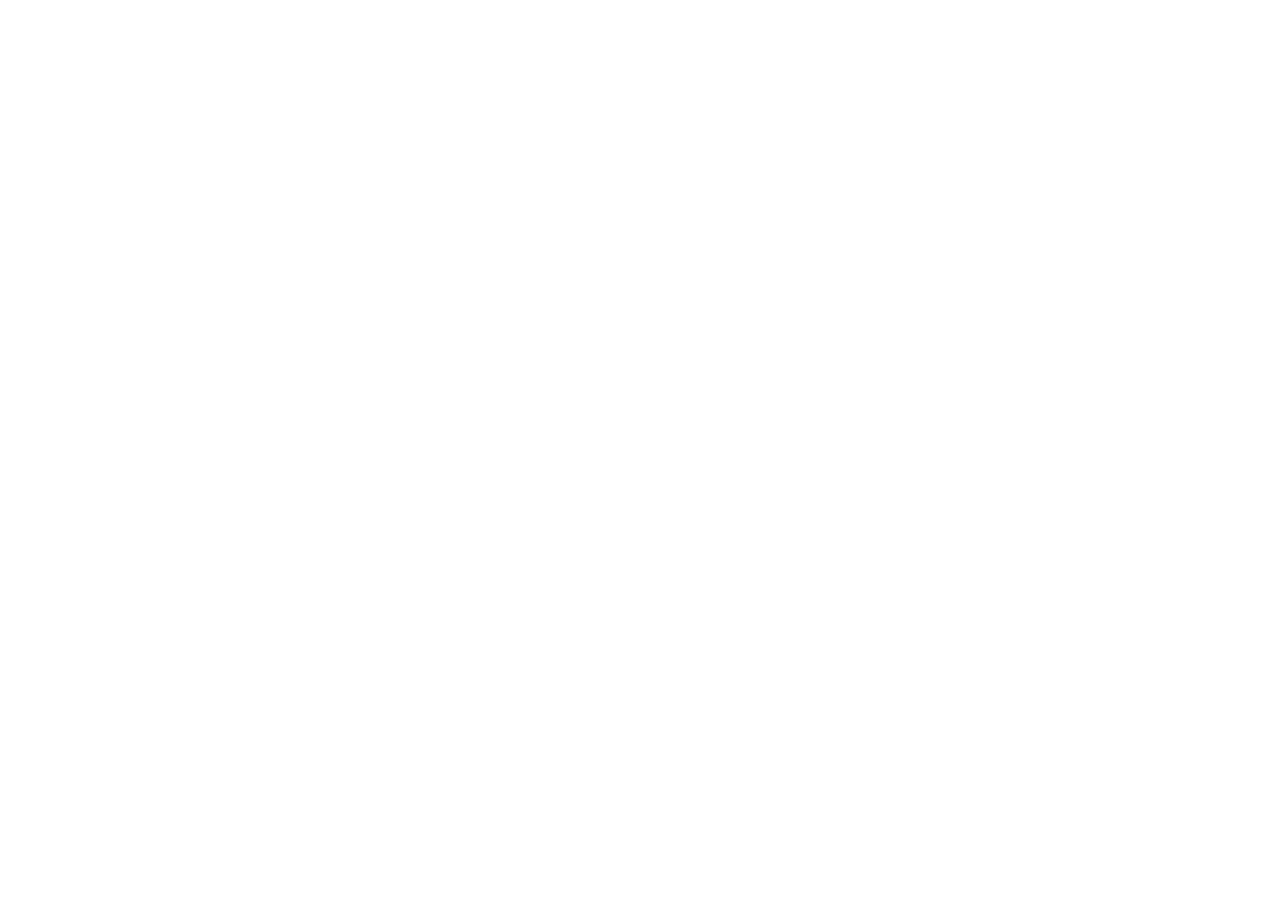
==== index.html @ e77adeff "初始化" ====
<!DOCTYPE html>
<html lang="zh-CN">
<head>
    <meta charset="UTF-8">
    <meta name="viewport" content="width=device-width, initial-scale=1.0">
    <title>Document</title>
</head>
<body>
    
</body>
</html>
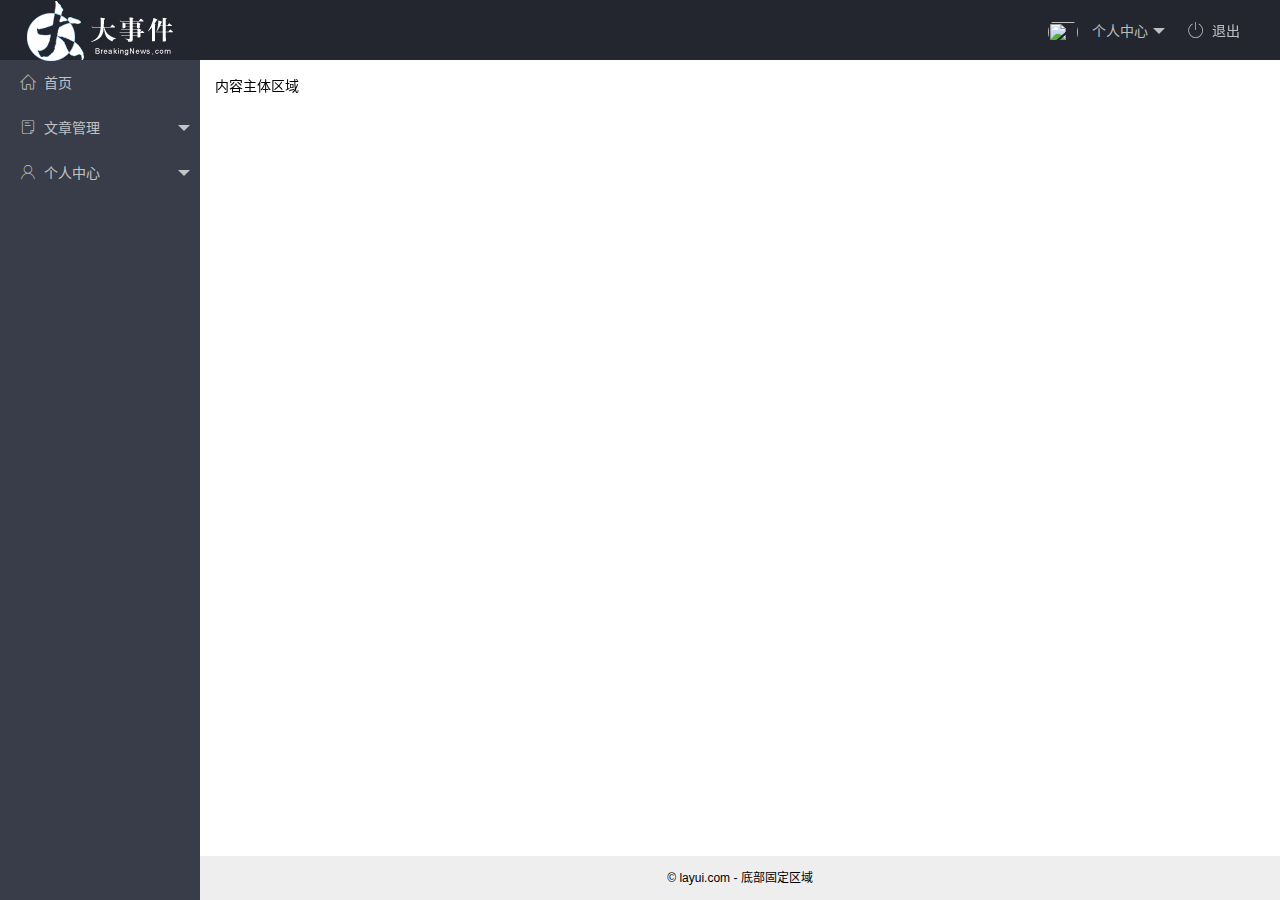
==== commit 2cc8ee77: "后台首页框架写好" ====
--- a/index.html
+++ b/index.html
@@ -3,9 +3,90 @@
 <head>
     <meta charset="UTF-8">
     <meta name="viewport" content="width=device-width, initial-scale=1.0">
-    <title>Document</title>
+    <title>大事件后台</title>
+    <link rel="stylesheet" href="./assets/lib/layui/css/layui.css">
+    <link rel="stylesheet" href="./assets/fonts/iconfont.css">
+    <link rel="stylesheet" href="./assets/css/index.css">
 </head>
 <body>
-    
+    <body class="layui-layout-body">
+        <div class="layui-layout layui-layout-admin">
+          <div class="layui-header">
+            <div class="layui-logo">
+                <img src="./assets/images/logo.png" alt="">
+            </div>
+            <!-- 头部区域（可配合layui已有的水平导航） -->
+            <ul class="layui-nav layui-layout-right">
+              <li class="layui-nav-item">
+                <a href="javascript:;">
+                  <img src="http://t.cn/RCzsdCq" class="layui-nav-img">
+                  个人中心
+                </a>
+                <dl class="layui-nav-child">
+                  <dd><a href="javascript:;">基本资料</a></dd>
+                  <dd><a href="javascript:;">更换头像</a></dd>
+                  <dd><a href="javascript:;">重置密码</a></dd>
+                </dl>
+              </li>
+              <li class="layui-nav-item"><a href="">
+                <span class="iconfont icon-tuichu"></span>退出</a>
+              </li>
+            </ul>
+          </div>
+          
+          <div class="layui-side layui-bg-black">
+            <div class="layui-side-scroll">
+              <!-- 左侧导航区域（可配合layui已有的垂直导航） -->
+              <ul class="layui-nav layui-nav-tree" lay-shrink="all">
+                <li class="layui-nav-item">
+                  <a href="/">
+                    <span class="iconfont icon-home"></span>首页
+                  </a>
+                </li>
+                <li class="layui-nav-item">
+                  <a href="javascript:;">
+                    <span class="iconfont icon-16"></span>文章管理
+                  </a>
+                  <dl class="layui-nav-child">
+                    <dd><a href="javascript:;">
+                        <i class="layui-icon layui-icon-app"></i>文章类别</a>
+                    </dd>
+                    <dd><a href="javascript:;">
+                        <i class="layui-icon layui-icon-app"></i>文章列表</a>
+                    </dd>
+                    <dd><a href="javascript:;">
+                        <i class="layui-icon layui-icon-app"></i>发布文章</a>
+                    </dd>
+                  </dl>
+                </li>
+                <li class="layui-nav-item">
+                    <a href="javascript:;">
+                        <span class="iconfont icon-user"></span>个人中心
+                    </a>
+                    <dl class="layui-nav-child">
+                        <dd><a href="javascript:;">基本资料</a></dd>
+                        <dd><a href="javascript:;">更换头像</a></dd>
+                        <dd><a href="javascript:;">重置密码</a></dd>
+                    </dl>
+                </li>
+              </ul>
+            </div>
+          </div>
+          
+          <div class="layui-body">
+            <!-- 内容主体区域 -->
+            <div style="padding: 15px;">内容主体区域</div>
+          </div>
+          
+          <div class="layui-footer">
+            <!-- 底部固定区域 -->
+            © layui.com - 底部固定区域
+          </div>
+        </div>
+
+        <script src="./assets/lib/layui/layui.all.js"></script>
+        <script src="./assets/lib/jquery.js"></script>
+
+        <script src="./assets/js/index.js"></script>
 </body>
 </html>--- a/assets/lib/layui/css/layui.css
+++ b/assets/lib/layui/css/layui.css
@@ -0,0 +1,2 @@
+/** layui-v2.5.5 MIT License By https://www.layui.com */
+ .layui-inline,img{display:inline-block;vertical-align:middle}h1,h2,h3,h4,h5,h6{font-weight:400}.layui-edge,.layui-header,.layui-inline,.layui-main{position:relative}.layui-body,.layui-edge,.layui-elip{overflow:hidden}.layui-btn,.layui-edge,.layui-inline,img{vertical-align:middle}.layui-btn,.layui-disabled,.layui-icon,.layui-unselect{-moz-user-select:none;-webkit-user-select:none;-ms-user-select:none}.layui-elip,.layui-form-checkbox span,.layui-form-pane .layui-form-label{text-overflow:ellipsis;white-space:nowrap}.layui-breadcrumb,.layui-tree-btnGroup{visibility:hidden}blockquote,body,button,dd,div,dl,dt,form,h1,h2,h3,h4,h5,h6,input,li,ol,p,pre,td,textarea,th,ul{margin:0;padding:0;-webkit-tap-highlight-color:rgba(0,0,0,0)}a:active,a:hover{outline:0}img{border:none}li{list-style:none}table{border-collapse:collapse;border-spacing:0}h4,h5,h6{font-size:100%}button,input,optgroup,option,select,textarea{font-family:inherit;font-size:inherit;font-style:inherit;font-weight:inherit;outline:0}pre{white-space:pre-wrap;white-space:-moz-pre-wrap;white-space:-pre-wrap;white-space:-o-pre-wrap;word-wrap:break-word}body{line-height:24px;font:14px Helvetica Neue,Helvetica,PingFang SC,Tahoma,Arial,sans-serif}hr{height:1px;margin:10px 0;border:0;clear:both}a{color:#333;text-decoration:none}a:hover{color:#777}a cite{font-style:normal;*cursor:pointer}.layui-border-box,.layui-border-box *{box-sizing:border-box}.layui-box,.layui-box *{box-sizing:content-box}.layui-clear{clear:both;*zoom:1}.layui-clear:after{content:'\20';clear:both;*zoom:1;display:block;height:0}.layui-inline{*display:inline;*zoom:1}.layui-edge{display:inline-block;width:0;height:0;border-width:6px;border-style:dashed;border-color:transparent}.layui-edge-top{top:-4px;border-bottom-color:#999;border-bottom-style:solid}.layui-edge-right{border-left-color:#999;border-left-style:solid}.layui-edge-bottom{top:2px;border-top-color:#999;border-top-style:solid}.layui-edge-left{border-right-color:#999;border-right-style:solid}.layui-disabled,.layui-disabled:hover{color:#d2d2d2!important;cursor:not-allowed!important}.layui-circle{border-radius:100%}.layui-show{display:block!important}.layui-hide{display:none!important}@font-face{font-family:layui-icon;src:url(../font/iconfont.eot?v=250);src:url(../font/iconfont.eot?v=250#iefix) format('embedded-opentype'),url(../font/iconfont.woff2?v=250) format('woff2'),url(../font/iconfont.woff?v=250) format('woff'),url(../font/iconfont.ttf?v=250) format('truetype'),url(../font/iconfont.svg?v=250#layui-icon) format('svg')}.layui-icon{font-family:layui-icon!important;font-size:16px;font-style:normal;-webkit-font-smoothing:antialiased;-moz-osx-font-smoothing:grayscale}.layui-icon-reply-fill:before{content:"\e611"}.layui-icon-set-fill:before{content:"\e614"}.layui-icon-menu-fill:before{content:"\e60f"}.layui-icon-search:before{content:"\e615"}.layui-icon-share:before{content:"\e641"}.layui-icon-set-sm:before{content:"\e620"}.layui-icon-engine:before{content:"\e628"}.layui-icon-close:before{content:"\1006"}.layui-icon-close-fill:before{content:"\1007"}.layui-icon-chart-screen:before{content:"\e629"}.layui-icon-star:before{content:"\e600"}.layui-icon-circle-dot:before{content:"\e617"}.layui-icon-chat:before{content:"\e606"}.layui-icon-release:before{content:"\e609"}.layui-icon-list:before{content:"\e60a"}.layui-icon-chart:before{content:"\e62c"}.layui-icon-ok-circle:before{content:"\1005"}.layui-icon-layim-theme:before{content:"\e61b"}.layui-icon-table:before{content:"\e62d"}.layui-icon-right:before{content:"\e602"}.layui-icon-left:before{content:"\e603"}.layui-icon-cart-simple:before{content:"\e698"}.layui-icon-face-cry:before{content:"\e69c"}.layui-icon-face-smile:before{content:"\e6af"}.layui-icon-survey:before{content:"\e6b2"}.layui-icon-tree:before{content:"\e62e"}.layui-icon-upload-circle:before{content:"\e62f"}.layui-icon-add-circle:before{content:"\e61f"}.layui-icon-download-circle:before{content:"\e601"}.layui-icon-templeate-1:before{content:"\e630"}.layui-icon-util:before{content:"\e631"}.layui-icon-face-surprised:before{content:"\e664"}.layui-icon-edit:before{content:"\e642"}.layui-icon-speaker:before{content:"\e645"}.layui-icon-down:before{content:"\e61a"}.layui-icon-file:before{content:"\e621"}.layui-icon-layouts:before{content:"\e632"}.layui-icon-rate-half:before{content:"\e6c9"}.layui-icon-add-circle-fine:before{content:"\e608"}.layui-icon-prev-circle:before{content:"\e633"}.layui-icon-read:before{content:"\e705"}.layui-icon-404:before{content:"\e61c"}.layui-icon-carousel:before{content:"\e634"}.layui-icon-help:before{content:"\e607"}.layui-icon-code-circle:before{content:"\e635"}.layui-icon-water:before{content:"\e636"}.layui-icon-username:before{content:"\e66f"}.layui-icon-find-fill:before{content:"\e670"}.layui-icon-about:before{content:"\e60b"}.layui-icon-location:before{content:"\e715"}.layui-icon-up:before{content:"\e619"}.layui-icon-pause:before{content:"\e651"}.layui-icon-date:before{content:"\e637"}.layui-icon-layim-uploadfile:before{content:"\e61d"}.layui-icon-delete:before{content:"\e640"}.layui-icon-play:before{content:"\e652"}.layui-icon-top:before{content:"\e604"}.layui-icon-friends:before{content:"\e612"}.layui-icon-refresh-3:before{content:"\e9aa"}.layui-icon-ok:before{content:"\e605"}.layui-icon-layer:before{content:"\e638"}.layui-icon-face-smile-fine:before{content:"\e60c"}.layui-icon-dollar:before{content:"\e659"}.layui-icon-group:before{content:"\e613"}.layui-icon-layim-download:before{content:"\e61e"}.layui-icon-picture-fine:before{content:"\e60d"}.layui-icon-link:before{content:"\e64c"}.layui-icon-diamond:before{content:"\e735"}.layui-icon-log:before{content:"\e60e"}.layui-icon-rate-solid:before{content:"\e67a"}.layui-icon-fonts-del:before{content:"\e64f"}.layui-icon-unlink:before{content:"\e64d"}.layui-icon-fonts-clear:before{content:"\e639"}.layui-icon-triangle-r:before{content:"\e623"}.layui-icon-circle:before{content:"\e63f"}.layui-icon-radio:before{content:"\e643"}.layui-icon-align-center:before{content:"\e647"}.layui-icon-align-right:before{content:"\e648"}.layui-icon-align-left:before{content:"\e649"}.layui-icon-loading-1:before{content:"\e63e"}.layui-icon-return:before{content:"\e65c"}.layui-icon-fonts-strong:before{content:"\e62b"}.layui-icon-upload:before{content:"\e67c"}.layui-icon-dialogue:before{content:"\e63a"}.layui-icon-video:before{content:"\e6ed"}.layui-icon-headset:before{content:"\e6fc"}.layui-icon-cellphone-fine:before{content:"\e63b"}.layui-icon-add-1:before{content:"\e654"}.layui-icon-face-smile-b:before{content:"\e650"}.layui-icon-fonts-html:before{content:"\e64b"}.layui-icon-form:before{content:"\e63c"}.layui-icon-cart:before{content:"\e657"}.layui-icon-camera-fill:before{content:"\e65d"}.layui-icon-tabs:before{content:"\e62a"}.layui-icon-fonts-code:before{content:"\e64e"}.layui-icon-fire:before{content:"\e756"}.layui-icon-set:before{content:"\e716"}.layui-icon-fonts-u:before{content:"\e646"}.layui-icon-triangle-d:before{content:"\e625"}.layui-icon-tips:before{content:"\e702"}.layui-icon-picture:before{content:"\e64a"}.layui-icon-more-vertical:before{content:"\e671"}.layui-icon-flag:before{content:"\e66c"}.layui-icon-loading:before{content:"\e63d"}.layui-icon-fonts-i:before{content:"\e644"}.layui-icon-refresh-1:before{content:"\e666"}.layui-icon-rmb:before{content:"\e65e"}.layui-icon-home:before{content:"\e68e"}.layui-icon-user:before{content:"\e770"}.layui-icon-notice:before{content:"\e667"}.layui-icon-login-weibo:before{content:"\e675"}.layui-icon-voice:before{content:"\e688"}.layui-icon-upload-drag:before{content:"\e681"}.layui-icon-login-qq:before{content:"\e676"}.layui-icon-snowflake:before{content:"\e6b1"}.layui-icon-file-b:before{content:"\e655"}.layui-icon-template:before{content:"\e663"}.layui-icon-auz:before{content:"\e672"}.layui-icon-console:before{content:"\e665"}.layui-icon-app:before{content:"\e653"}.layui-icon-prev:before{content:"\e65a"}.layui-icon-website:before{content:"\e7ae"}.layui-icon-next:before{content:"\e65b"}.layui-icon-component:before{content:"\e857"}.layui-icon-more:before{content:"\e65f"}.layui-icon-login-wechat:before{content:"\e677"}.layui-icon-shrink-right:before{content:"\e668"}.layui-icon-spread-left:before{content:"\e66b"}.layui-icon-camera:before{content:"\e660"}.layui-icon-note:before{content:"\e66e"}.layui-icon-refresh:before{content:"\e669"}.layui-icon-female:before{content:"\e661"}.layui-icon-male:before{content:"\e662"}.layui-icon-password:before{content:"\e673"}.layui-icon-senior:before{content:"\e674"}.layui-icon-theme:before{content:"\e66a"}.layui-icon-tread:before{content:"\e6c5"}.layui-icon-praise:before{content:"\e6c6"}.layui-icon-star-fill:before{content:"\e658"}.layui-icon-rate:before{content:"\e67b"}.layui-icon-template-1:before{content:"\e656"}.layui-icon-vercode:before{content:"\e679"}.layui-icon-cellphone:before{content:"\e678"}.layui-icon-screen-full:before{content:"\e622"}.layui-icon-screen-restore:before{content:"\e758"}.layui-icon-cols:before{content:"\e610"}.layui-icon-export:before{content:"\e67d"}.layui-icon-print:before{content:"\e66d"}.layui-icon-slider:before{content:"\e714"}.layui-icon-addition:before{content:"\e624"}.layui-icon-subtraction:before{content:"\e67e"}.layui-icon-service:before{content:"\e626"}.layui-icon-transfer:before{content:"\e691"}.layui-main{width:1140px;margin:0 auto}.layui-header{z-index:1000;height:60px}.layui-header a:hover{transition:all .5s;-webkit-transition:all .5s}.layui-side{position:fixed;left:0;top:0;bottom:0;z-index:999;width:200px;overflow-x:hidden}.layui-side-scroll{position:relative;width:220px;height:100%;overflow-x:hidden}.layui-body{position:absolute;left:200px;right:0;top:0;bottom:0;z-index:998;width:auto;overflow-y:auto;box-sizing:border-box}.layui-layout-body{overflow:hidden}.layui-layout-admin .layui-header{background-color:#23262E}.layui-layout-admin .layui-side{top:60px;width:200px;overflow-x:hidden}.layui-layout-admin .layui-body{position:fixed;top:60px;bottom:44px}.layui-layout-admin .layui-main{width:auto;margin:0 15px}.layui-layout-admin .layui-footer{position:fixed;left:200px;right:0;bottom:0;height:44px;line-height:44px;padding:0 15px;background-color:#eee}.layui-layout-admin .layui-logo{position:absolute;left:0;top:0;width:200px;height:100%;line-height:60px;text-align:center;color:#009688;font-size:16px}.layui-layout-admin .layui-header .layui-nav{background:0 0}.layui-layout-left{position:absolute!important;left:200px;top:0}.layui-layout-right{position:absolute!important;right:0;top:0}.layui-container{position:relative;margin:0 auto;padding:0 15px;box-sizing:border-box}.layui-fluid{position:relative;margin:0 auto;padding:0 15px}.layui-row:after,.layui-row:before{content:'';display:block;clear:both}.layui-col-lg1,.layui-col-lg10,.layui-col-lg11,.layui-col-lg12,.layui-col-lg2,.layui-col-lg3,.layui-col-lg4,.layui-col-lg5,.layui-col-lg6,.layui-col-lg7,.layui-col-lg8,.layui-col-lg9,.layui-col-md1,.layui-col-md10,.layui-col-md11,.layui-col-md12,.layui-col-md2,.layui-col-md3,.layui-col-md4,.layui-col-md5,.layui-col-md6,.layui-col-md7,.layui-col-md8,.layui-col-md9,.layui-col-sm1,.layui-col-sm10,.layui-col-sm11,.layui-col-sm12,.layui-col-sm2,.layui-col-sm3,.layui-col-sm4,.layui-col-sm5,.layui-col-sm6,.layui-col-sm7,.layui-col-sm8,.layui-col-sm9,.layui-col-xs1,.layui-col-xs10,.layui-col-xs11,.layui-col-xs12,.layui-col-xs2,.layui-col-xs3,.layui-col-xs4,.layui-col-xs5,.layui-col-xs6,.layui-col-xs7,.layui-col-xs8,.layui-col-xs9{position:relative;display:block;box-sizing:border-box}.layui-col-xs1,.layui-col-xs10,.layui-col-xs11,.layui-col-xs12,.layui-col-xs2,.layui-col-xs3,.layui-col-xs4,.layui-col-xs5,.layui-col-xs6,.layui-col-xs7,.layui-col-xs8,.layui-col-xs9{float:left}.layui-col-xs1{width:8.33333333%}.layui-col-xs2{width:16.66666667%}.layui-col-xs3{width:25%}.layui-col-xs4{width:33.33333333%}.layui-col-xs5{width:41.66666667%}.layui-col-xs6{width:50%}.layui-col-xs7{width:58.33333333%}.layui-col-xs8{width:66.66666667%}.layui-col-xs9{width:75%}.layui-col-xs10{width:83.33333333%}.layui-col-xs11{width:91.66666667%}.layui-col-xs12{width:100%}.layui-col-xs-offset1{margin-left:8.33333333%}.layui-col-xs-offset2{margin-left:16.66666667%}.layui-col-xs-offset3{margin-left:25%}.layui-col-xs-offset4{margin-left:33.33333333%}.layui-col-xs-offset5{margin-left:41.66666667%}.layui-col-xs-offset6{margin-left:50%}.layui-col-xs-offset7{margin-left:58.33333333%}.layui-col-xs-offset8{margin-left:66.66666667%}.layui-col-xs-offset9{margin-left:75%}.layui-col-xs-offset10{margin-left:83.33333333%}.layui-col-xs-offset11{margin-left:91.66666667%}.layui-col-xs-offset12{margin-left:100%}@media screen and (max-width:768px){.layui-hide-xs{display:none!important}.layui-show-xs-block{display:block!important}.layui-show-xs-inline{display:inline!important}.layui-show-xs-inline-block{display:inline-block!important}}@media screen and (min-width:768px){.layui-container{width:750px}.layui-hide-sm{display:none!important}.layui-show-sm-block{display:block!important}.layui-show-sm-inline{display:inline!important}.layui-show-sm-inline-block{display:inline-block!important}.layui-col-sm1,.layui-col-sm10,.layui-col-sm11,.layui-col-sm12,.layui-col-sm2,.layui-col-sm3,.layui-col-sm4,.layui-col-sm5,.layui-col-sm6,.layui-col-sm7,.layui-col-sm8,.layui-col-sm9{float:left}.layui-col-sm1{width:8.33333333%}.layui-col-sm2{width:16.66666667%}.layui-col-sm3{width:25%}.layui-col-sm4{width:33.33333333%}.layui-col-sm5{width:41.66666667%}.layui-col-sm6{width:50%}.layui-col-sm7{width:58.33333333%}.layui-col-sm8{width:66.66666667%}.layui-col-sm9{width:75%}.layui-col-sm10{width:83.33333333%}.layui-col-sm11{width:91.66666667%}.layui-col-sm12{width:100%}.layui-col-sm-offset1{margin-left:8.33333333%}.layui-col-sm-offset2{margin-left:16.66666667%}.layui-col-sm-offset3{margin-left:25%}.layui-col-sm-offset4{margin-left:33.33333333%}.layui-col-sm-offset5{margin-left:41.66666667%}.layui-col-sm-offset6{margin-left:50%}.layui-col-sm-offset7{margin-left:58.33333333%}.layui-col-sm-offset8{margin-left:66.66666667%}.layui-col-sm-offset9{margin-left:75%}.layui-col-sm-offset10{margin-left:83.33333333%}.layui-col-sm-offset11{margin-left:91.66666667%}.layui-col-sm-offset12{margin-left:100%}}@media screen and (min-width:992px){.layui-container{width:970px}.layui-hide-md{display:none!important}.layui-show-md-block{display:block!important}.layui-show-md-inline{display:inline!important}.layui-show-md-inline-block{display:inline-block!important}.layui-col-md1,.layui-col-md10,.layui-col-md11,.layui-col-md12,.layui-col-md2,.layui-col-md3,.layui-col-md4,.layui-col-md5,.layui-col-md6,.layui-col-md7,.layui-col-md8,.layui-col-md9{float:left}.layui-col-md1{width:8.33333333%}.layui-col-md2{width:16.66666667%}.layui-col-md3{width:25%}.layui-col-md4{width:33.33333333%}.layui-col-md5{width:41.66666667%}.layui-col-md6{width:50%}.layui-col-md7{width:58.33333333%}.layui-col-md8{width:66.66666667%}.layui-col-md9{width:75%}.layui-col-md10{width:83.33333333%}.layui-col-md11{width:91.66666667%}.layui-col-md12{width:100%}.layui-col-md-offset1{margin-left:8.33333333%}.layui-col-md-offset2{margin-left:16.66666667%}.layui-col-md-offset3{margin-left:25%}.layui-col-md-offset4{margin-left:33.33333333%}.layui-col-md-offset5{margin-left:41.66666667%}.layui-col-md-offset6{margin-left:50%}.layui-col-md-offset7{margin-left:58.33333333%}.layui-col-md-offset8{margin-left:66.66666667%}.layui-col-md-offset9{margin-left:75%}.layui-col-md-offset10{margin-left:83.33333333%}.layui-col-md-offset11{margin-left:91.66666667%}.layui-col-md-offset12{margin-left:100%}}@media screen and (min-width:1200px){.layui-container{width:1170px}.layui-hide-lg{display:none!important}.layui-show-lg-block{display:block!important}.layui-show-lg-inline{display:inline!important}.layui-show-lg-inline-block{display:inline-block!important}.layui-col-lg1,.layui-col-lg10,.layui-col-lg11,.layui-col-lg12,.layui-col-lg2,.layui-col-lg3,.layui-col-lg4,.layui-col-lg5,.layui-col-lg6,.layui-col-lg7,.layui-col-lg8,.layui-col-lg9{float:left}.layui-col-lg1{width:8.33333333%}.layui-col-lg2{width:16.66666667%}.layui-col-lg3{width:25%}.layui-col-lg4{width:33.33333333%}.layui-col-lg5{width:41.66666667%}.layui-col-lg6{width:50%}.layui-col-lg7{width:58.33333333%}.layui-col-lg8{width:66.66666667%}.layui-col-lg9{width:75%}.layui-col-lg10{width:83.33333333%}.layui-col-lg11{width:91.66666667%}.layui-col-lg12{width:100%}.layui-col-lg-offset1{margin-left:8.33333333%}.layui-col-lg-offset2{margin-left:16.66666667%}.layui-col-lg-offset3{margin-left:25%}.layui-col-lg-offset4{margin-left:33.33333333%}.layui-col-lg-offset5{margin-left:41.66666667%}.layui-col-lg-offset6{margin-left:50%}.layui-col-lg-offset7{margin-left:58.33333333%}.layui-col-lg-offset8{margin-left:66.66666667%}.layui-col-lg-offset9{margin-left:75%}.layui-col-lg-offset10{margin-left:83.33333333%}.layui-col-lg-offset11{margin-left:91.66666667%}.layui-col-lg-offset12{margin-left:100%}}.layui-col-space1{margin:-.5px}.layui-col-space1>*{padding:.5px}.layui-col-space3{margin:-1.5px}.layui-col-space3>*{padding:1.5px}.layui-col-space5{margin:-2.5px}.layui-col-space5>*{padding:2.5px}.layui-col-space8{margin:-3.5px}.layui-col-space8>*{padding:3.5px}.layui-col-space10{margin:-5px}.layui-col-space10>*{padding:5px}.layui-col-space12{margin:-6px}.layui-col-space12>*{padding:6px}.layui-col-space15{margin:-7.5px}.layui-col-space15>*{padding:7.5px}.layui-col-space18{margin:-9px}.layui-col-space18>*{padding:9px}.layui-col-space20{margin:-10px}.layui-col-space20>*{padding:10px}.layui-col-space22{margin:-11px}.layui-col-space22>*{padding:11px}.layui-col-space25{margin:-12.5px}.layui-col-space25>*{padding:12.5px}.layui-col-space30{margin:-15px}.layui-col-space30>*{padding:15px}.layui-btn,.layui-input,.layui-select,.layui-textarea,.layui-upload-button{outline:0;-webkit-appearance:none;transition:all .3s;-webkit-transition:all .3s;box-sizing:border-box}.layui-elem-quote{margin-bottom:10px;padding:15px;line-height:22px;border-left:5px solid #009688;border-radius:0 2px 2px 0;background-color:#f2f2f2}.layui-quote-nm{border-style:solid;border-width:1px 1px 1px 5px;background:0 0}.layui-elem-field{margin-bottom:10px;padding:0;border-width:1px;border-style:solid}.layui-elem-field legend{margin-left:20px;padding:0 10px;font-size:20px;font-weight:300}.layui-field-title{margin:10px 0 20px;border-width:1px 0 0}.layui-field-box{padding:10px 15px}.layui-field-title .layui-field-box{padding:10px 0}.layui-progress{position:relative;height:6px;border-radius:20px;background-color:#e2e2e2}.layui-progress-bar{position:absolute;left:0;top:0;width:0;max-width:100%;height:6px;border-radius:20px;text-align:right;background-color:#5FB878;transition:all .3s;-webkit-transition:all .3s}.layui-progress-big,.layui-progress-big .layui-progress-bar{height:18px;line-height:18px}.layui-progress-text{position:relative;top:-20px;line-height:18px;font-size:12px;color:#666}.layui-progress-big .layui-progress-text{position:static;padding:0 10px;color:#fff}.layui-collapse{border-width:1px;border-style:solid;border-radius:2px}.layui-colla-content,.layui-colla-item{border-top-width:1px;border-top-style:solid}.layui-colla-item:first-child{border-top:none}.layui-colla-title{position:relative;height:42px;line-height:42px;padding:0 15px 0 35px;color:#333;background-color:#f2f2f2;cursor:pointer;font-size:14px;overflow:hidden}.layui-colla-content{display:none;padding:10px 15px;line-height:22px;color:#666}.layui-colla-icon{position:absolute;left:15px;top:0;font-size:14px}.layui-card{margin-bottom:15px;border-radius:2px;background-color:#fff;box-shadow:0 1px 2px 0 rgba(0,0,0,.05)}.layui-card:last-child{margin-bottom:0}.layui-card-header{position:relative;height:42px;line-height:42px;padding:0 15px;border-bottom:1px solid #f6f6f6;color:#333;border-radius:2px 2px 0 0;font-size:14px}.layui-bg-black,.layui-bg-blue,.layui-bg-cyan,.layui-bg-green,.layui-bg-orange,.layui-bg-red{color:#fff!important}.layui-card-body{position:relative;padding:10px 15px;line-height:24px}.layui-card-body[pad15]{padding:15px}.layui-card-body[pad20]{padding:20px}.layui-card-body .layui-table{margin:5px 0}.layui-card .layui-tab{margin:0}.layui-panel-window{position:relative;padding:15px;border-radius:0;border-top:5px solid #E6E6E6;background-color:#fff}.layui-auxiliar-moving{position:fixed;left:0;right:0;top:0;bottom:0;width:100%;height:100%;background:0 0;z-index:9999999999}.layui-form-label,.layui-form-mid,.layui-form-select,.layui-input-block,.layui-input-inline,.layui-textarea{position:relative}.layui-bg-red{background-color:#FF5722!important}.layui-bg-orange{background-color:#FFB800!important}.layui-bg-green{background-color:#009688!important}.layui-bg-cyan{background-color:#2F4056!important}.layui-bg-blue{background-color:#1E9FFF!important}.layui-bg-black{background-color:#393D49!important}.layui-bg-gray{background-color:#eee!important;color:#666!important}.layui-badge-rim,.layui-colla-content,.layui-colla-item,.layui-collapse,.layui-elem-field,.layui-form-pane .layui-form-item[pane],.layui-form-pane .layui-form-label,.layui-input,.layui-layedit,.layui-layedit-tool,.layui-quote-nm,.layui-select,.layui-tab-bar,.layui-tab-card,.layui-tab-title,.layui-tab-title .layui-this:after,.layui-textarea{border-color:#e6e6e6}.layui-timeline-item:before,hr{background-color:#e6e6e6}.layui-text{line-height:22px;font-size:14px;color:#666}.layui-text h1,.layui-text h2,.layui-text h3{font-weight:500;color:#333}.layui-text h1{font-size:30px}.layui-text h2{font-size:24px}.layui-text h3{font-size:18px}.layui-text a:not(.layui-btn){color:#01AAED}.layui-text a:not(.layui-btn):hover{text-decoration:underline}.layui-text ul{padding:5px 0 5px 15px}.layui-text ul li{margin-top:5px;list-style-type:disc}.layui-text em,.layui-word-aux{color:#999!important;padding:0 5px!important}.layui-btn{display:inline-block;height:38px;line-height:38px;padding:0 18px;background-color:#009688;color:#fff;white-space:nowrap;text-align:center;font-size:14px;border:none;border-radius:2px;cursor:pointer}.layui-btn:hover{opacity:.8;filter:alpha(opacity=80);color:#fff}.layui-btn:active{opacity:1;filter:alpha(opacity=100)}.layui-btn+.layui-btn{margin-left:10px}.layui-btn-container{font-size:0}.layui-btn-container .layui-btn{margin-right:10px;margin-bottom:10px}.layui-btn-container .layui-btn+.layui-btn{margin-left:0}.layui-table .layui-btn-container .layui-btn{margin-bottom:9px}.layui-btn-radius{border-radius:100px}.layui-btn .layui-icon{margin-right:3px;font-size:18px;vertical-align:bottom;vertical-align:middle\9}.layui-btn-primary{border:1px solid #C9C9C9;background-color:#fff;color:#555}.layui-btn-primary:hover{border-color:#009688;color:#333}.layui-btn-normal{background-color:#1E9FFF}.layui-btn-warm{background-color:#FFB800}.layui-btn-danger{background-color:#FF5722}.layui-btn-checked{background-color:#5FB878}.layui-btn-disabled,.layui-btn-disabled:active,.layui-btn-disabled:hover{border:1px solid #e6e6e6;background-color:#FBFBFB;color:#C9C9C9;cursor:not-allowed;opacity:1}.layui-btn-lg{height:44px;line-height:44px;padding:0 25px;font-size:16px}.layui-btn-sm{height:30px;line-height:30px;padding:0 10px;font-size:12px}.layui-btn-sm i{font-size:16px!important}.layui-btn-xs{height:22px;line-height:22px;padding:0 5px;font-size:12px}.layui-btn-xs i{font-size:14px!important}.layui-btn-group{display:inline-block;vertical-align:middle;font-size:0}.layui-btn-group .layui-btn{margin-left:0!important;margin-right:0!important;border-left:1px solid rgba(255,255,255,.5);border-radius:0}.layui-btn-group .layui-btn-primary{border-left:none}.layui-btn-group .layui-btn-primary:hover{border-color:#C9C9C9;color:#009688}.layui-btn-group .layui-btn:first-child{border-left:none;border-radius:2px 0 0 2px}.layui-btn-group .layui-btn-primary:first-child{border-left:1px solid #c9c9c9}.layui-btn-group .layui-btn:last-child{border-radius:0 2px 2px 0}.layui-btn-group .layui-btn+.layui-btn{margin-left:0}.layui-btn-group+.layui-btn-group{margin-left:10px}.layui-btn-fluid{width:100%}.layui-input,.layui-select,.layui-textarea{height:38px;line-height:1.3;line-height:38px\9;border-width:1px;border-style:solid;background-color:#fff;border-radius:2px}.layui-input::-webkit-input-placeholder,.layui-select::-webkit-input-placeholder,.layui-textarea::-webkit-input-placeholder{line-height:1.3}.layui-input,.layui-textarea{display:block;width:100%;padding-left:10px}.layui-input:hover,.layui-textarea:hover{border-color:#D2D2D2!important}.layui-input:focus,.layui-textarea:focus{border-color:#C9C9C9!important}.layui-textarea{min-height:100px;height:auto;line-height:20px;padding:6px 10px;resize:vertical}.layui-select{padding:0 10px}.layui-form input[type=checkbox],.layui-form input[type=radio],.layui-form select{display:none}.layui-form [lay-ignore]{display:initial}.layui-form-item{margin-bottom:15px;clear:both;*zoom:1}.layui-form-item:after{content:'\20';clear:both;*zoom:1;display:block;height:0}.layui-form-label{float:left;display:block;padding:9px 15px;width:80px;font-weight:400;line-height:20px;text-align:right}.layui-form-label-col{display:block;float:none;padding:9px 0;line-height:20px;text-align:left}.layui-form-item .layui-inline{margin-bottom:5px;margin-right:10px}.layui-input-block{margin-left:110px;min-height:36px}.layui-input-inline{display:inline-block;vertical-align:middle}.layui-form-item .layui-input-inline{float:left;width:190px;margin-right:10px}.layui-form-text .layui-input-inline{width:auto}.layui-form-mid{float:left;display:block;padding:9px 0!important;line-height:20px;margin-right:10px}.layui-form-danger+.layui-form-select .layui-input,.layui-form-danger:focus{border-color:#FF5722!important}.layui-form-select .layui-input{padding-right:30px;cursor:pointer}.layui-form-select .layui-edge{position:absolute;right:10px;top:50%;margin-top:-3px;cursor:pointer;border-width:6px;border-top-color:#c2c2c2;border-top-style:solid;transition:all .3s;-webkit-transition:all .3s}.layui-form-select dl{display:none;position:absolute;left:0;top:42px;padding:5px 0;z-index:899;min-width:100%;border:1px solid #d2d2d2;max-height:300px;overflow-y:auto;background-color:#fff;border-radius:2px;box-shadow:0 2px 4px rgba(0,0,0,.12);box-sizing:border-box}.layui-form-select dl dd,.layui-form-select dl dt{padding:0 10px;line-height:36px;white-space:nowrap;overflow:hidden;text-overflow:ellipsis}.layui-form-select dl dt{font-size:12px;color:#999}.layui-form-select dl dd{cursor:pointer}.layui-form-select dl dd:hover{background-color:#f2f2f2;-webkit-transition:.5s all;transition:.5s all}.layui-form-select .layui-select-group dd{padding-left:20px}.layui-form-select dl dd.layui-select-tips{padding-left:10px!important;color:#999}.layui-form-select dl dd.layui-this{background-color:#5FB878;color:#fff}.layui-form-checkbox,.layui-form-select dl dd.layui-disabled{background-color:#fff}.layui-form-selected dl{display:block}.layui-form-checkbox,.layui-form-checkbox *,.layui-form-switch{display:inline-block;vertical-align:middle}.layui-form-selected .layui-edge{margin-top:-9px;-webkit-transform:rotate(180deg);transform:rotate(180deg);margin-top:-3px\9}:root .layui-form-selected .layui-edge{margin-top:-9px\0/IE9}.layui-form-selectup dl{top:auto;bottom:42px}.layui-select-none{margin:5px 0;text-align:center;color:#999}.layui-select-disabled .layui-disabled{border-color:#eee!important}.layui-select-disabled .layui-edge{border-top-color:#d2d2d2}.layui-form-checkbox{position:relative;height:30px;line-height:30px;margin-right:10px;padding-right:30px;cursor:pointer;font-size:0;-webkit-transition:.1s linear;transition:.1s linear;box-sizing:border-box}.layui-form-checkbox span{padding:0 10px;height:100%;font-size:14px;border-radius:2px 0 0 2px;background-color:#d2d2d2;color:#fff;overflow:hidden}.layui-form-checkbox:hover span{background-color:#c2c2c2}.layui-form-checkbox i{position:absolute;right:0;top:0;width:30px;height:28px;border:1px solid #d2d2d2;border-left:none;border-radius:0 2px 2px 0;color:#fff;font-size:20px;text-align:center}.layui-form-checkbox:hover i{border-color:#c2c2c2;color:#c2c2c2}.layui-form-checked,.layui-form-checked:hover{border-color:#5FB878}.layui-form-checked span,.layui-form-checked:hover span{background-color:#5FB878}.layui-form-checked i,.layui-form-checked:hover i{color:#5FB878}.layui-form-item .layui-form-checkbox{margin-top:4px}.layui-form-checkbox[lay-skin=primary]{height:auto!important;line-height:normal!important;min-width:18px;min-height:18px;border:none!important;margin-right:0;padding-left:28px;padding-right:0;background:0 0}.layui-form-checkbox[lay-skin=primary] span{padding-left:0;padding-right:15px;line-height:18px;background:0 0;color:#666}.layui-form-checkbox[lay-skin=primary] i{right:auto;left:0;width:16px;height:16px;line-height:16px;border:1px solid #d2d2d2;font-size:12px;border-radius:2px;background-color:#fff;-webkit-transition:.1s linear;transition:.1s linear}.layui-form-checkbox[lay-skin=primary]:hover i{border-color:#5FB878;color:#fff}.layui-form-checked[lay-skin=primary] i{border-color:#5FB878!important;background-color:#5FB878;color:#fff}.layui-checkbox-disbaled[lay-skin=primary] span{background:0 0!important;color:#c2c2c2}.layui-checkbox-disbaled[lay-skin=primary]:hover i{border-color:#d2d2d2}.layui-form-item .layui-form-checkbox[lay-skin=primary]{margin-top:10px}.layui-form-switch{position:relative;height:22px;line-height:22px;min-width:35px;padding:0 5px;margin-top:8px;border:1px solid #d2d2d2;border-radius:20px;cursor:pointer;background-color:#fff;-webkit-transition:.1s linear;transition:.1s linear}.layui-form-switch i{position:absolute;left:5px;top:3px;width:16px;height:16px;border-radius:20px;background-color:#d2d2d2;-webkit-transition:.1s linear;transition:.1s linear}.layui-form-switch em{position:relative;top:0;width:25px;margin-left:21px;padding:0!important;text-align:center!important;color:#999!important;font-style:normal!important;font-size:12px}.layui-form-onswitch{border-color:#5FB878;background-color:#5FB878}.layui-checkbox-disbaled,.layui-checkbox-disbaled i{border-color:#e2e2e2!important}.layui-form-onswitch i{left:100%;margin-left:-21px;background-color:#fff}.layui-form-onswitch em{margin-left:5px;margin-right:21px;color:#fff!important}.layui-checkbox-disbaled span{background-color:#e2e2e2!important}.layui-checkbox-disbaled:hover i{color:#fff!important}[lay-radio]{display:none}.layui-form-radio,.layui-form-radio *{display:inline-block;vertical-align:middle}.layui-form-radio{line-height:28px;margin:6px 10px 0 0;padding-right:10px;cursor:pointer;font-size:0}.layui-form-radio *{font-size:14px}.layui-form-radio>i{margin-right:8px;font-size:22px;color:#c2c2c2}.layui-form-radio>i:hover,.layui-form-radioed>i{color:#5FB878}.layui-radio-disbaled>i{color:#e2e2e2!important}.layui-form-pane .layui-form-label{width:110px;padding:8px 15px;height:38px;line-height:20px;border-width:1px;border-style:solid;border-radius:2px 0 0 2px;text-align:center;background-color:#FBFBFB;overflow:hidden;box-sizing:border-box}.layui-form-pane .layui-input-inline{margin-left:-1px}.layui-form-pane .layui-input-block{margin-left:110px;left:-1px}.layui-form-pane .layui-input{border-radius:0 2px 2px 0}.layui-form-pane .layui-form-text .layui-form-label{float:none;width:100%;border-radius:2px;box-sizing:border-box;text-align:left}.layui-form-pane .layui-form-text .layui-input-inline{display:block;margin:0;top:-1px;clear:both}.layui-form-pane .layui-form-text .layui-input-block{margin:0;left:0;top:-1px}.layui-form-pane .layui-form-text .layui-textarea{min-height:100px;border-radius:0 0 2px 2px}.layui-form-pane .layui-form-checkbox{margin:4px 0 4px 10px}.layui-form-pane .layui-form-radio,.layui-form-pane .layui-form-switch{margin-top:6px;margin-left:10px}.layui-form-pane .layui-form-item[pane]{position:relative;border-width:1px;border-style:solid}.layui-form-pane .layui-form-item[pane] .layui-form-label{position:absolute;left:0;top:0;height:100%;border-width:0 1px 0 0}.layui-form-pane .layui-form-item[pane] .layui-input-inline{margin-left:110px}@media screen and (max-width:450px){.layui-form-item .layui-form-label{text-overflow:ellipsis;overflow:hidden;white-space:nowrap}.layui-form-item .layui-inline{display:block;margin-right:0;margin-bottom:20px;clear:both}.layui-form-item .layui-inline:after{content:'\20';clear:both;display:block;height:0}.layui-form-item .layui-input-inline{display:block;float:none;left:-3px;width:auto;margin:0 0 10px 112px}.layui-form-item .layui-input-inline+.layui-form-mid{margin-left:110px;top:-5px;padding:0}.layui-form-item .layui-form-checkbox{margin-right:5px;margin-bottom:5px}}.layui-layedit{border-width:1px;border-style:solid;border-radius:2px}.layui-layedit-tool{padding:3px 5px;border-bottom-width:1px;border-bottom-style:solid;font-size:0}.layedit-tool-fixed{position:fixed;top:0;border-top:1px solid #e2e2e2}.layui-layedit-tool .layedit-tool-mid,.layui-layedit-tool .layui-icon{display:inline-block;vertical-align:middle;text-align:center;font-size:14px}.layui-layedit-tool .layui-icon{position:relative;width:32px;height:30px;line-height:30px;margin:3px 5px;color:#777;cursor:pointer;border-radius:2px}.layui-layedit-tool .layui-icon:hover{color:#393D49}.layui-layedit-tool .layui-icon:active{color:#000}.layui-layedit-tool .layedit-tool-active{background-color:#e2e2e2;color:#000}.layui-layedit-tool .layui-disabled,.layui-layedit-tool .layui-disabled:hover{color:#d2d2d2;cursor:not-allowed}.layui-layedit-tool .layedit-tool-mid{width:1px;height:18px;margin:0 10px;background-color:#d2d2d2}.layedit-tool-html{width:50px!important;font-size:30px!important}.layedit-tool-b,.layedit-tool-code,.layedit-tool-help{font-size:16px!important}.layedit-tool-d,.layedit-tool-face,.layedit-tool-image,.layedit-tool-unlink{font-size:18px!important}.layedit-tool-image input{position:absolute;font-size:0;left:0;top:0;width:100%;height:100%;opacity:.01;filter:Alpha(opacity=1);cursor:pointer}.layui-layedit-iframe iframe{display:block;width:100%}#LAY_layedit_code{overflow:hidden}.layui-laypage{display:inline-block;*display:inline;*zoom:1;vertical-align:middle;margin:10px 0;font-size:0}.layui-laypage>a:first-child,.layui-laypage>a:first-child em{border-radius:2px 0 0 2px}.layui-laypage>a:last-child,.layui-laypage>a:last-child em{border-radius:0 2px 2px 0}.layui-laypage>:first-child{margin-left:0!important}.layui-laypage>:last-child{margin-right:0!important}.layui-laypage a,.layui-laypage button,.layui-laypage input,.layui-laypage select,.layui-laypage span{border:1px solid #e2e2e2}.layui-laypage a,.layui-laypage span{display:inline-block;*display:inline;*zoom:1;vertical-align:middle;padding:0 15px;height:28px;line-height:28px;margin:0 -1px 5px 0;background-color:#fff;color:#333;font-size:12px}.layui-flow-more a *,.layui-laypage input,.layui-table-view select[lay-ignore]{display:inline-block}.layui-laypage a:hover{color:#009688}.layui-laypage em{font-style:normal}.layui-laypage .layui-laypage-spr{color:#999;font-weight:700}.layui-laypage a{text-decoration:none}.layui-laypage .layui-laypage-curr{position:relative}.layui-laypage .layui-laypage-curr em{position:relative;color:#fff}.layui-laypage .layui-laypage-curr .layui-laypage-em{position:absolute;left:-1px;top:-1px;padding:1px;width:100%;height:100%;background-color:#009688}.layui-laypage-em{border-radius:2px}.layui-laypage-next em,.layui-laypage-prev em{font-family:Sim sun;font-size:16px}.layui-laypage .layui-laypage-count,.layui-laypage .layui-laypage-limits,.layui-laypage .layui-laypage-refresh,.layui-laypage .layui-laypage-skip{margin-left:10px;margin-right:10px;padding:0;border:none}.layui-laypage .layui-laypage-limits,.layui-laypage .layui-laypage-refresh{vertical-align:top}.layui-laypage .layui-laypage-refresh i{font-size:18px;cursor:pointer}.layui-laypage select{height:22px;padding:3px;border-radius:2px;cursor:pointer}.layui-laypage .layui-laypage-skip{height:30px;line-height:30px;color:#999}.layui-laypage button,.layui-laypage input{height:30px;line-height:30px;border-radius:2px;vertical-align:top;background-color:#fff;box-sizing:border-box}.layui-laypage input{width:40px;margin:0 10px;padding:0 3px;text-align:center}.layui-laypage input:focus,.layui-laypage select:focus{border-color:#009688!important}.layui-laypage button{margin-left:10px;padding:0 10px;cursor:pointer}.layui-table,.layui-table-view{margin:10px 0}.layui-flow-more{margin:10px 0;text-align:center;color:#999;font-size:14px}.layui-flow-more a{height:32px;line-height:32px}.layui-flow-more a *{vertical-align:top}.layui-flow-more a cite{padding:0 20px;border-radius:3px;background-color:#eee;color:#333;font-style:normal}.layui-flow-more a cite:hover{opacity:.8}.layui-flow-more a i{font-size:30px;color:#737383}.layui-table{width:100%;background-color:#fff;color:#666}.layui-table tr{transition:all .3s;-webkit-transition:all .3s}.layui-table th{text-align:left;font-weight:400}.layui-table tbody tr:hover,.layui-table thead tr,.layui-table-click,.layui-table-header,.layui-table-hover,.layui-table-mend,.layui-table-patch,.layui-table-tool,.layui-table-total,.layui-table-total tr,.layui-table[lay-even] tr:nth-child(even){background-color:#f2f2f2}.layui-table td,.layui-table th,.layui-table-col-set,.layui-table-fixed-r,.layui-table-grid-down,.layui-table-header,.layui-table-page,.layui-table-tips-main,.layui-table-tool,.layui-table-total,.layui-table-view,.layui-table[lay-skin=line],.layui-table[lay-skin=row]{border-width:1px;border-style:solid;border-color:#e6e6e6}.layui-table td,.layui-table th{position:relative;padding:9px 15px;min-height:20px;line-height:20px;font-size:14px}.layui-table[lay-skin=line] td,.layui-table[lay-skin=line] th{border-width:0 0 1px}.layui-table[lay-skin=row] td,.layui-table[lay-skin=row] th{border-width:0 1px 0 0}.layui-table[lay-skin=nob] td,.layui-table[lay-skin=nob] th{border:none}.layui-table img{max-width:100px}.layui-table[lay-size=lg] td,.layui-table[lay-size=lg] th{padding:15px 30px}.layui-table-view .layui-table[lay-size=lg] .layui-table-cell{height:40px;line-height:40px}.layui-table[lay-size=sm] td,.layui-table[lay-size=sm] th{font-size:12px;padding:5px 10px}.layui-table-view .layui-table[lay-size=sm] .layui-table-cell{height:20px;line-height:20px}.layui-table[lay-data]{display:none}.layui-table-box{position:relative;overflow:hidden}.layui-table-view .layui-table{position:relative;width:auto;margin:0}.layui-table-view .layui-table[lay-skin=line]{border-width:0 1px 0 0}.layui-table-view .layui-table[lay-skin=row]{border-width:0 0 1px}.layui-table-view .layui-table td,.layui-table-view .layui-table th{padding:5px 0;border-top:none;border-left:none}.layui-table-view .layui-table th.layui-unselect .layui-table-cell span{cursor:pointer}.layui-table-view .layui-table td{cursor:default}.layui-table-view .layui-table td[data-edit=text]{cursor:text}.layui-table-view .layui-form-checkbox[lay-skin=primary] i{width:18px;height:18px}.layui-table-view .layui-form-radio{line-height:0;padding:0}.layui-table-view .layui-form-radio>i{margin:0;font-size:20px}.layui-table-init{position:absolute;left:0;top:0;width:100%;height:100%;text-align:center;z-index:110}.layui-table-init .layui-icon{position:absolute;left:50%;top:50%;margin:-15px 0 0 -15px;font-size:30px;color:#c2c2c2}.layui-table-header{border-width:0 0 1px;overflow:hidden}.layui-table-header .layui-table{margin-bottom:-1px}.layui-table-tool .layui-inline[lay-event]{position:relative;width:26px;height:26px;padding:5px;line-height:16px;margin-right:10px;text-align:center;color:#333;border:1px solid #ccc;cursor:pointer;-webkit-transition:.5s all;transition:.5s all}.layui-table-tool .layui-inline[lay-event]:hover{border:1px solid #999}.layui-table-tool-temp{padding-right:120px}.layui-table-tool-self{position:absolute;right:17px;top:10px}.layui-table-tool .layui-table-tool-self .layui-inline[lay-event]{margin:0 0 0 10px}.layui-table-tool-panel{position:absolute;top:29px;left:-1px;padding:5px 0;min-width:150px;min-height:40px;border:1px solid #d2d2d2;text-align:left;overflow-y:auto;background-color:#fff;box-shadow:0 2px 4px rgba(0,0,0,.12)}.layui-table-cell,.layui-table-tool-panel li{overflow:hidden;text-overflow:ellipsis;white-space:nowrap}.layui-table-tool-panel li{padding:0 10px;line-height:30px;-webkit-transition:.5s all;transition:.5s all}.layui-table-tool-panel li .layui-form-checkbox[lay-skin=primary]{width:100%;padding-left:28px}.layui-table-tool-panel li:hover{background-color:#f2f2f2}.layui-table-tool-panel li .layui-form-checkbox[lay-skin=primary] i{position:absolute;left:0;top:0}.layui-table-tool-panel li .layui-form-checkbox[lay-skin=primary] span{padding:0}.layui-table-tool .layui-table-tool-self .layui-table-tool-panel{left:auto;right:-1px}.layui-table-col-set{position:absolute;right:0;top:0;width:20px;height:100%;border-width:0 0 0 1px;background-color:#fff}.layui-table-sort{width:10px;height:20px;margin-left:5px;cursor:pointer!important}.layui-table-sort .layui-edge{position:absolute;left:5px;border-width:5px}.layui-table-sort .layui-table-sort-asc{top:3px;border-top:none;border-bottom-style:solid;border-bottom-color:#b2b2b2}.layui-table-sort .layui-table-sort-asc:hover{border-bottom-color:#666}.layui-table-sort .layui-table-sort-desc{bottom:5px;border-bottom:none;border-top-style:solid;border-top-color:#b2b2b2}.layui-table-sort .layui-table-sort-desc:hover{border-top-color:#666}.layui-table-sort[lay-sort=asc] .layui-table-sort-asc{border-bottom-color:#000}.layui-table-sort[lay-sort=desc] .layui-table-sort-desc{border-top-color:#000}.layui-table-cell{height:28px;line-height:28px;padding:0 15px;position:relative;box-sizing:border-box}.layui-table-cell .layui-form-checkbox[lay-skin=primary]{top:-1px;padding:0}.layui-table-cell .layui-table-link{color:#01AAED}.laytable-cell-checkbox,.laytable-cell-numbers,.laytable-cell-radio,.laytable-cell-space{padding:0;text-align:center}.layui-table-body{position:relative;overflow:auto;margin-right:-1px;margin-bottom:-1px}.layui-table-body .layui-none{line-height:26px;padding:15px;text-align:center;color:#999}.layui-table-fixed{position:absolute;left:0;top:0;z-index:101}.layui-table-fixed .layui-table-body{overflow:hidden}.layui-table-fixed-l{box-shadow:0 -1px 8px rgba(0,0,0,.08)}.layui-table-fixed-r{left:auto;right:-1px;border-width:0 0 0 1px;box-shadow:-1px 0 8px rgba(0,0,0,.08)}.layui-table-fixed-r .layui-table-header{position:relative;overflow:visible}.layui-table-mend{position:absolute;right:-49px;top:0;height:100%;width:50px}.layui-table-tool{position:relative;z-index:890;width:100%;min-height:50px;line-height:30px;padding:10px 15px;border-width:0 0 1px}.layui-table-tool .layui-btn-container{margin-bottom:-10px}.layui-table-page,.layui-table-total{border-width:1px 0 0;margin-bottom:-1px;overflow:hidden}.layui-table-page{position:relative;width:100%;padding:7px 7px 0;height:41px;font-size:12px;white-space:nowrap}.layui-table-page>div{height:26px}.layui-table-page .layui-laypage{margin:0}.layui-table-page .layui-laypage a,.layui-table-page .layui-laypage span{height:26px;line-height:26px;margin-bottom:10px;border:none;background:0 0}.layui-table-page .layui-laypage a,.layui-table-page .layui-laypage span.layui-laypage-curr{padding:0 12px}.layui-table-page .layui-laypage span{margin-left:0;padding:0}.layui-table-page .layui-laypage .layui-laypage-prev{margin-left:-7px!important}.layui-table-page .layui-laypage .layui-laypage-curr .layui-laypage-em{left:0;top:0;padding:0}.layui-table-page .layui-laypage button,.layui-table-page .layui-laypage input{height:26px;line-height:26px}.layui-table-page .layui-laypage input{width:40px}.layui-table-page .layui-laypage button{padding:0 10px}.layui-table-page select{height:18px}.layui-table-patch .layui-table-cell{padding:0;width:30px}.layui-table-edit{position:absolute;left:0;top:0;width:100%;height:100%;padding:0 14px 1px;border-radius:0;box-shadow:1px 1px 20px rgba(0,0,0,.15)}.layui-table-edit:focus{border-color:#5FB878!important}select.layui-table-edit{padding:0 0 0 10px;border-color:#C9C9C9}.layui-table-view .layui-form-checkbox,.layui-table-view .layui-form-radio,.layui-table-view .layui-form-switch{top:0;margin:0;box-sizing:content-box}.layui-table-view .layui-form-checkbox{top:-1px;height:26px;line-height:26px}.layui-table-view .layui-form-checkbox i{height:26px}.layui-table-grid .layui-table-cell{overflow:visible}.layui-table-grid-down{position:absolute;top:0;right:0;width:26px;height:100%;padding:5px 0;border-width:0 0 0 1px;text-align:center;background-color:#fff;color:#999;cursor:pointer}.layui-table-grid-down .layui-icon{position:absolute;top:50%;left:50%;margin:-8px 0 0 -8px}.layui-table-grid-down:hover{background-color:#fbfbfb}body .layui-table-tips .layui-layer-content{background:0 0;padding:0;box-shadow:0 1px 6px rgba(0,0,0,.12)}.layui-table-tips-main{margin:-44px 0 0 -1px;max-height:150px;padding:8px 15px;font-size:14px;overflow-y:scroll;background-color:#fff;color:#666}.layui-table-tips-c{position:absolute;right:-3px;top:-13px;width:20px;height:20px;padding:3px;cursor:pointer;background-color:#666;border-radius:50%;color:#fff}.layui-table-tips-c:hover{background-color:#777}.layui-table-tips-c:before{position:relative;right:-2px}.layui-upload-file{display:none!important;opacity:.01;filter:Alpha(opacity=1)}.layui-upload-drag,.layui-upload-form,.layui-upload-wrap{display:inline-block}.layui-upload-list{margin:10px 0}.layui-upload-choose{padding:0 10px;color:#999}.layui-upload-drag{position:relative;padding:30px;border:1px dashed #e2e2e2;background-color:#fff;text-align:center;cursor:pointer;color:#999}.layui-upload-drag .layui-icon{font-size:50px;color:#009688}.layui-upload-drag[lay-over]{border-color:#009688}.layui-upload-iframe{position:absolute;width:0;height:0;border:0;visibility:hidden}.layui-upload-wrap{position:relative;vertical-align:middle}.layui-upload-wrap .layui-upload-file{display:block!important;position:absolute;left:0;top:0;z-index:10;font-size:100px;width:100%;height:100%;opacity:.01;filter:Alpha(opacity=1);cursor:pointer}.layui-transfer-active,.layui-transfer-box{display:inline-block;vertical-align:middle}.layui-transfer-box,.layui-transfer-header,.layui-transfer-search{border-width:0;border-style:solid;border-color:#e6e6e6}.layui-transfer-box{position:relative;border-width:1px;width:200px;height:360px;border-radius:2px;background-color:#fff}.layui-transfer-box .layui-form-checkbox{width:100%;margin:0!important}.layui-transfer-header{height:38px;line-height:38px;padding:0 10px;border-bottom-width:1px}.layui-transfer-search{position:relative;padding:10px;border-bottom-width:1px}.layui-transfer-search .layui-input{height:32px;padding-left:30px;font-size:12px}.layui-transfer-search .layui-icon-search{position:absolute;left:20px;top:50%;margin-top:-8px;color:#666}.layui-transfer-active{margin:0 15px}.layui-transfer-active .layui-btn{display:block;margin:0;padding:0 15px;background-color:#5FB878;border-color:#5FB878;color:#fff}.layui-transfer-active .layui-btn-disabled{background-color:#FBFBFB;border-color:#e6e6e6;color:#C9C9C9}.layui-transfer-active .layui-btn:first-child{margin-bottom:15px}.layui-transfer-active .layui-btn .layui-icon{margin:0;font-size:14px!important}.layui-transfer-data{padding:5px 0;overflow:auto}.layui-transfer-data li{height:32px;line-height:32px;padding:0 10px}.layui-transfer-data li:hover{background-color:#f2f2f2;transition:.5s all}.layui-transfer-data .layui-none{padding:15px 10px;text-align:center;color:#999}.layui-nav{position:relative;padding:0 20px;background-color:#393D49;color:#fff;border-radius:2px;font-size:0;box-sizing:border-box}.layui-nav *{font-size:14px}.layui-nav .layui-nav-item{position:relative;display:inline-block;*display:inline;*zoom:1;vertical-align:middle;line-height:60px}.layui-nav .layui-nav-item a{display:block;padding:0 20px;color:#fff;color:rgba(255,255,255,.7);transition:all .3s;-webkit-transition:all .3s}.layui-nav .layui-this:after,.layui-nav-bar,.layui-nav-tree .layui-nav-itemed:after{position:absolute;left:0;top:0;width:0;height:5px;background-color:#5FB878;transition:all .2s;-webkit-transition:all .2s}.layui-nav-bar{z-index:1000}.layui-nav .layui-nav-item a:hover,.layui-nav .layui-this a{color:#fff}.layui-nav .layui-this:after{content:'';top:auto;bottom:0;width:100%}.layui-nav-img{width:30px;height:30px;margin-right:10px;border-radius:50%}.layui-nav .layui-nav-more{content:'';width:0;height:0;border-style:solid dashed dashed;border-color:#fff transparent transparent;overflow:hidden;cursor:pointer;transition:all .2s;-webkit-transition:all .2s;position:absolute;top:50%;right:3px;margin-top:-3px;border-width:6px;border-top-color:rgba(255,255,255,.7)}.layui-nav .layui-nav-mored,.layui-nav-itemed>a .layui-nav-more{margin-top:-9px;border-style:dashed dashed solid;border-color:transparent transparent #fff}.layui-nav-child{display:none;position:absolute;left:0;top:65px;min-width:100%;line-height:36px;padding:5px 0;box-shadow:0 2px 4px rgba(0,0,0,.12);border:1px solid #d2d2d2;background-color:#fff;z-index:100;border-radius:2px;white-space:nowrap}.layui-nav .layui-nav-child a{color:#333}.layui-nav .layui-nav-child a:hover{background-color:#f2f2f2;color:#000}.layui-nav-child dd{position:relative}.layui-nav .layui-nav-child dd.layui-this a,.layui-nav-child dd.layui-this{background-color:#5FB878;color:#fff}.layui-nav-child dd.layui-this:after{display:none}.layui-nav-tree{width:200px;padding:0}.layui-nav-tree .layui-nav-item{display:block;width:100%;line-height:45px}.layui-nav-tree .layui-nav-item a{position:relative;height:45px;line-height:45px;text-overflow:ellipsis;overflow:hidden;white-space:nowrap}.layui-nav-tree .layui-nav-item a:hover{background-color:#4E5465}.layui-nav-tree .layui-nav-bar{width:5px;height:0;background-color:#009688}.layui-nav-tree .layui-nav-child dd.layui-this,.layui-nav-tree .layui-nav-child dd.layui-this a,.layui-nav-tree .layui-this,.layui-nav-tree .layui-this>a,.layui-nav-tree .layui-this>a:hover{background-color:#009688;color:#fff}.layui-nav-tree .layui-this:after{display:none}.layui-nav-itemed>a,.layui-nav-tree .layui-nav-title a,.layui-nav-tree .layui-nav-title a:hover{color:#fff!important}.layui-nav-tree .layui-nav-child{position:relative;z-index:0;top:0;border:none;box-shadow:none}.layui-nav-tree .layui-nav-child a{height:40px;line-height:40px;color:#fff;color:rgba(255,255,255,.7)}.layui-nav-tree .layui-nav-child,.layui-nav-tree .layui-nav-child a:hover{background:0 0;color:#fff}.layui-nav-tree .layui-nav-more{right:10px}.layui-nav-itemed>.layui-nav-child{display:block;padding:0;background-color:rgba(0,0,0,.3)!important}.layui-nav-itemed>.layui-nav-child>.layui-this>.layui-nav-child{display:block}.layui-nav-side{position:fixed;top:0;bottom:0;left:0;overflow-x:hidden;z-index:999}.layui-bg-blue .layui-nav-bar,.layui-bg-blue .layui-nav-itemed:after,.layui-bg-blue .layui-this:after{background-color:#93D1FF}.layui-bg-blue .layui-nav-child dd.layui-this{background-color:#1E9FFF}.layui-bg-blue .layui-nav-itemed>a,.layui-nav-tree.layui-bg-blue .layui-nav-title a,.layui-nav-tree.layui-bg-blue .layui-nav-title a:hover{background-color:#007DDB!important}.layui-breadcrumb{font-size:0}.layui-breadcrumb>*{font-size:14px}.layui-breadcrumb a{color:#999!important}.layui-breadcrumb a:hover{color:#5FB878!important}.layui-breadcrumb a cite{color:#666;font-style:normal}.layui-breadcrumb span[lay-separator]{margin:0 10px;color:#999}.layui-tab{margin:10px 0;text-align:left!important}.layui-tab[overflow]>.layui-tab-title{overflow:hidden}.layui-tab-title{position:relative;left:0;height:40px;white-space:nowrap;font-size:0;border-bottom-width:1px;border-bottom-style:solid;transition:all .2s;-webkit-transition:all .2s}.layui-tab-title li{display:inline-block;*display:inline;*zoom:1;vertical-align:middle;font-size:14px;transition:all .2s;-webkit-transition:all .2s;position:relative;line-height:40px;min-width:65px;padding:0 15px;text-align:center;cursor:pointer}.layui-tab-title li a{display:block}.layui-tab-title .layui-this{color:#000}.layui-tab-title .layui-this:after{position:absolute;left:0;top:0;content:'';width:100%;height:41px;border-width:1px;border-style:solid;border-bottom-color:#fff;border-radius:2px 2px 0 0;box-sizing:border-box;pointer-events:none}.layui-tab-bar{position:absolute;right:0;top:0;z-index:10;width:30px;height:39px;line-height:39px;border-width:1px;border-style:solid;border-radius:2px;text-align:center;background-color:#fff;cursor:pointer}.layui-tab-bar .layui-icon{position:relative;display:inline-block;top:3px;transition:all .3s;-webkit-transition:all .3s}.layui-tab-item{display:none}.layui-tab-more{padding-right:30px;height:auto!important;white-space:normal!important}.layui-tab-more li.layui-this:after{border-bottom-color:#e2e2e2;border-radius:2px}.layui-tab-more .layui-tab-bar .layui-icon{top:-2px;top:3px\9;-webkit-transform:rotate(180deg);transform:rotate(180deg)}:root .layui-tab-more .layui-tab-bar .layui-icon{top:-2px\0/IE9}.layui-tab-content{padding:10px}.layui-tab-title li .layui-tab-close{position:relative;display:inline-block;width:18px;height:18px;line-height:20px;margin-left:8px;top:1px;text-align:center;font-size:14px;color:#c2c2c2;transition:all .2s;-webkit-transition:all .2s}.layui-tab-title li .layui-tab-close:hover{border-radius:2px;background-color:#FF5722;color:#fff}.layui-tab-brief>.layui-tab-title .layui-this{color:#009688}.layui-tab-brief>.layui-tab-more li.layui-this:after,.layui-tab-brief>.layui-tab-title .layui-this:after{border:none;border-radius:0;border-bottom:2px solid #5FB878}.layui-tab-brief[overflow]>.layui-tab-title .layui-this:after{top:-1px}.layui-tab-card{border-width:1px;border-style:solid;border-radius:2px;box-shadow:0 2px 5px 0 rgba(0,0,0,.1)}.layui-tab-card>.layui-tab-title{background-color:#f2f2f2}.layui-tab-card>.layui-tab-title li{margin-right:-1px;margin-left:-1px}.layui-tab-card>.layui-tab-title .layui-this{background-color:#fff}.layui-tab-card>.layui-tab-title .layui-this:after{border-top:none;border-width:1px;border-bottom-color:#fff}.layui-tab-card>.layui-tab-title .layui-tab-bar{height:40px;line-height:40px;border-radius:0;border-top:none;border-right:none}.layui-tab-card>.layui-tab-more .layui-this{background:0 0;color:#5FB878}.layui-tab-card>.layui-tab-more .layui-this:after{border:none}.layui-timeline{padding-left:5px}.layui-timeline-item{position:relative;padding-bottom:20px}.layui-timeline-axis{position:absolute;left:-5px;top:0;z-index:10;width:20px;height:20px;line-height:20px;background-color:#fff;color:#5FB878;border-radius:50%;text-align:center;cursor:pointer}.layui-timeline-axis:hover{color:#FF5722}.layui-timeline-item:before{content:'';position:absolute;left:5px;top:0;z-index:0;width:1px;height:100%}.layui-timeline-item:last-child:before{display:none}.layui-timeline-item:first-child:before{display:block}.layui-timeline-content{padding-left:25px}.layui-timeline-title{position:relative;margin-bottom:10px}.layui-badge,.layui-badge-dot,.layui-badge-rim{position:relative;display:inline-block;padding:0 6px;font-size:12px;text-align:center;background-color:#FF5722;color:#fff;border-radius:2px}.layui-badge{height:18px;line-height:18px}.layui-badge-dot{width:8px;height:8px;padding:0;border-radius:50%}.layui-badge-rim{height:18px;line-height:18px;border-width:1px;border-style:solid;background-color:#fff;color:#666}.layui-btn .layui-badge,.layui-btn .layui-badge-dot{margin-left:5px}.layui-nav .layui-badge,.layui-nav .layui-badge-dot{position:absolute;top:50%;margin:-8px 6px 0}.layui-tab-title .layui-badge,.layui-tab-title .layui-badge-dot{left:5px;top:-2px}.layui-carousel{position:relative;left:0;top:0;background-color:#f8f8f8}.layui-carousel>[carousel-item]{position:relative;width:100%;height:100%;overflow:hidden}.layui-carousel>[carousel-item]:before{position:absolute;content:'\e63d';left:50%;top:50%;width:100px;line-height:20px;margin:-10px 0 0 -50px;text-align:center;color:#c2c2c2;font-family:layui-icon!important;font-size:30px;font-style:normal;-webkit-font-smoothing:antialiased;-moz-osx-font-smoothing:grayscale}.layui-carousel>[carousel-item]>*{display:none;position:absolute;left:0;top:0;width:100%;height:100%;background-color:#f8f8f8;transition-duration:.3s;-webkit-transition-duration:.3s}.layui-carousel-updown>*{-webkit-transition:.3s ease-in-out up;transition:.3s ease-in-out up}.layui-carousel-arrow{display:none\9;opacity:0;position:absolute;left:10px;top:50%;margin-top:-18px;width:36px;height:36px;line-height:36px;text-align:center;font-size:20px;border:0;border-radius:50%;background-color:rgba(0,0,0,.2);color:#fff;-webkit-transition-duration:.3s;transition-duration:.3s;cursor:pointer}.layui-carousel-arrow[lay-type=add]{left:auto!important;right:10px}.layui-carousel:hover .layui-carousel-arrow[lay-type=add],.layui-carousel[lay-arrow=always] .layui-carousel-arrow[lay-type=add]{right:20px}.layui-carousel[lay-arrow=always] .layui-carousel-arrow{opacity:1;left:20px}.layui-carousel[lay-arrow=none] .layui-carousel-arrow{display:none}.layui-carousel-arrow:hover,.layui-carousel-ind ul:hover{background-color:rgba(0,0,0,.35)}.layui-carousel:hover .layui-carousel-arrow{display:block\9;opacity:1;left:20px}.layui-carousel-ind{position:relative;top:-35px;width:100%;line-height:0!important;text-align:center;font-size:0}.layui-carousel[lay-indicator=outside]{margin-bottom:30px}.layui-carousel[lay-indicator=outside] .layui-carousel-ind{top:10px}.layui-carousel[lay-indicator=outside] .layui-carousel-ind ul{background-color:rgba(0,0,0,.5)}.layui-carousel[lay-indicator=none] .layui-carousel-ind{display:none}.layui-carousel-ind ul{display:inline-block;padding:5px;background-color:rgba(0,0,0,.2);border-radius:10px;-webkit-transition-duration:.3s;transition-duration:.3s}.layui-carousel-ind li{display:inline-block;width:10px;height:10px;margin:0 3px;font-size:14px;background-color:#e2e2e2;background-color:rgba(255,255,255,.5);border-radius:50%;cursor:pointer;-webkit-transition-duration:.3s;transition-duration:.3s}.layui-carousel-ind li:hover{background-color:rgba(255,255,255,.7)}.layui-carousel-ind li.layui-this{background-color:#fff}.layui-carousel>[carousel-item]>.layui-carousel-next,.layui-carousel>[carousel-item]>.layui-carousel-prev,.layui-carousel>[carousel-item]>.layui-this{display:block}.layui-carousel>[carousel-item]>.layui-this{left:0}.layui-carousel>[carousel-item]>.layui-carousel-prev{left:-100%}.layui-carousel>[carousel-item]>.layui-carousel-next{left:100%}.layui-carousel>[carousel-item]>.layui-carousel-next.layui-carousel-left,.layui-carousel>[carousel-item]>.layui-carousel-prev.layui-carousel-right{left:0}.layui-carousel>[carousel-item]>.layui-this.layui-carousel-left{left:-100%}.layui-carousel>[carousel-item]>.layui-this.layui-carousel-right{left:100%}.layui-carousel[lay-anim=updown] .layui-carousel-arrow{left:50%!important;top:20px;margin:0 0 0 -18px}.layui-carousel[lay-anim=updown]>[carousel-item]>*,.layui-carousel[lay-anim=fade]>[carousel-item]>*{left:0!important}.layui-carousel[lay-anim=updown] .layui-carousel-arrow[lay-type=add]{top:auto!important;bottom:20px}.layui-carousel[lay-anim=updown] .layui-carousel-ind{position:absolute;top:50%;right:20px;width:auto;height:auto}.layui-carousel[lay-anim=updown] .layui-carousel-ind ul{padding:3px 5px}.layui-carousel[lay-anim=updown] .layui-carousel-ind li{display:block;margin:6px 0}.layui-carousel[lay-anim=updown]>[carousel-item]>.layui-this{top:0}.layui-carousel[lay-anim=updown]>[carousel-item]>.layui-carousel-prev{top:-100%}.layui-carousel[lay-anim=updown]>[carousel-item]>.layui-carousel-next{top:100%}.layui-carousel[lay-anim=updown]>[carousel-item]>.layui-carousel-next.layui-carousel-left,.layui-carousel[lay-anim=updown]>[carousel-item]>.layui-carousel-prev.layui-carousel-right{top:0}.layui-carousel[lay-anim=updown]>[carousel-item]>.layui-this.layui-carousel-left{top:-100%}.layui-carousel[lay-anim=updown]>[carousel-item]>.layui-this.layui-carousel-right{top:100%}.layui-carousel[lay-anim=fade]>[carousel-item]>.layui-carousel-next,.layui-carousel[lay-anim=fade]>[carousel-item]>.layui-carousel-prev{opacity:0}.layui-carousel[lay-anim=fade]>[carousel-item]>.layui-carousel-next.layui-carousel-left,.layui-carousel[lay-anim=fade]>[carousel-item]>.layui-carousel-prev.layui-carousel-right{opacity:1}.layui-carousel[lay-anim=fade]>[carousel-item]>.layui-this.layui-carousel-left,.layui-carousel[lay-anim=fade]>[carousel-item]>.layui-this.layui-carousel-right{opacity:0}.layui-fixbar{position:fixed;right:15px;bottom:15px;z-index:999999}.layui-fixbar li{width:50px;height:50px;line-height:50px;margin-bottom:1px;text-align:center;cursor:pointer;font-size:30px;background-color:#9F9F9F;color:#fff;border-radius:2px;opacity:.95}.layui-fixbar li:hover{opacity:.85}.layui-fixbar li:active{opacity:1}.layui-fixbar .layui-fixbar-top{display:none;font-size:40px}body .layui-util-face{border:none;background:0 0}body .layui-util-face .layui-layer-content{padding:0;background-color:#fff;color:#666;box-shadow:none}.layui-util-face .layui-layer-TipsG{display:none}.layui-util-face ul{position:relative;width:372px;padding:10px;border:1px solid #D9D9D9;background-color:#fff;box-shadow:0 0 20px rgba(0,0,0,.2)}.layui-util-face ul li{cursor:pointer;float:left;border:1px solid #e8e8e8;height:22px;width:26px;overflow:hidden;margin:-1px 0 0 -1px;padding:4px 2px;text-align:center}.layui-util-face ul li:hover{position:relative;z-index:2;border:1px solid #eb7350;background:#fff9ec}.layui-code{position:relative;margin:10px 0;padding:15px;line-height:20px;border:1px solid #ddd;border-left-width:6px;background-color:#F2F2F2;color:#333;font-family:Courier New;font-size:12px}.layui-rate,.layui-rate *{display:inline-block;vertical-align:middle}.layui-rate{padding:10px 5px 10px 0;font-size:0}.layui-rate li i.layui-icon{font-size:20px;color:#FFB800;margin-right:5px;transition:all .3s;-webkit-transition:all .3s}.layui-rate li i:hover{cursor:pointer;transform:scale(1.12);-webkit-transform:scale(1.12)}.layui-rate[readonly] li i:hover{cursor:default;transform:scale(1)}.layui-colorpicker{width:26px;height:26px;border:1px solid #e6e6e6;padding:5px;border-radius:2px;line-height:24px;display:inline-block;cursor:pointer;transition:all .3s;-webkit-transition:all .3s}.layui-colorpicker:hover{border-color:#d2d2d2}.layui-colorpicker.layui-colorpicker-lg{width:34px;height:34px;line-height:32px}.layui-colorpicker.layui-colorpicker-sm{width:24px;height:24px;line-height:22px}.layui-colorpicker.layui-colorpicker-xs{width:22px;height:22px;line-height:20px}.layui-colorpicker-trigger-bgcolor{display:block;background:url([data-uri]);border-radius:2px}.layui-colorpicker-trigger-span{display:block;height:100%;box-sizing:border-box;border:1px solid rgba(0,0,0,.15);border-radius:2px;text-align:center}.layui-colorpicker-trigger-i{display:inline-block;color:#FFF;font-size:12px}.layui-colorpicker-trigger-i.layui-icon-close{color:#999}.layui-colorpicker-main{position:absolute;z-index:66666666;width:280px;padding:7px;background:#FFF;border:1px solid #d2d2d2;border-radius:2px;box-shadow:0 2px 4px rgba(0,0,0,.12)}.layui-colorpicker-main-wrapper{height:180px;position:relative}.layui-colorpicker-basis{width:260px;height:100%;position:relative}.layui-colorpicker-basis-white{width:100%;height:100%;position:absolute;top:0;left:0;background:linear-gradient(90deg,#FFF,hsla(0,0%,100%,0))}.layui-colorpicker-basis-black{width:100%;height:100%;position:absolute;top:0;left:0;background:linear-gradient(0deg,#000,transparent)}.layui-colorpicker-basis-cursor{width:10px;height:10px;border:1px solid #FFF;border-radius:50%;position:absolute;top:-3px;right:-3px;cursor:pointer}.layui-colorpicker-side{position:absolute;top:0;right:0;width:12px;height:100%;background:linear-gradient(red,#FF0,#0F0,#0FF,#00F,#F0F,red)}.layui-colorpicker-side-slider{width:100%;height:5px;box-shadow:0 0 1px #888;box-sizing:border-box;background:#FFF;border-radius:1px;border:1px solid #f0f0f0;cursor:pointer;position:absolute;left:0}.layui-colorpicker-main-alpha{display:none;height:12px;margin-top:7px;background:url([data-uri])}.layui-colorpicker-alpha-bgcolor{height:100%;position:relative}.layui-colorpicker-alpha-slider{width:5px;height:100%;box-shadow:0 0 1px #888;box-sizing:border-box;background:#FFF;border-radius:1px;border:1px solid #f0f0f0;cursor:pointer;position:absolute;top:0}.layui-colorpicker-main-pre{padding-top:7px;font-size:0}.layui-colorpicker-pre{width:20px;height:20px;border-radius:2px;display:inline-block;margin-left:6px;margin-bottom:7px;cursor:pointer}.layui-colorpicker-pre:nth-child(11n+1){margin-left:0}.layui-colorpicker-pre-isalpha{background:url([data-uri])}.layui-colorpicker-pre.layui-this{box-shadow:0 0 3px 2px rgba(0,0,0,.15)}.layui-colorpicker-pre>div{height:100%;border-radius:2px}.layui-colorpicker-main-input{text-align:right;padding-top:7px}.layui-colorpicker-main-input .layui-btn-container .layui-btn{margin:0 0 0 10px}.layui-colorpicker-main-input div.layui-inline{float:left;margin-right:10px;font-size:14px}.layui-colorpicker-main-input input.layui-input{width:150px;height:30px;color:#666}.layui-slider{height:4px;background:#e2e2e2;border-radius:3px;position:relative;cursor:pointer}.layui-slider-bar{border-radius:3px;position:absolute;height:100%}.layui-slider-step{position:absolute;top:0;width:4px;height:4px;border-radius:50%;background:#FFF;-webkit-transform:translateX(-50%);transform:translateX(-50%)}.layui-slider-wrap{width:36px;height:36px;position:absolute;top:-16px;-webkit-transform:translateX(-50%);transform:translateX(-50%);z-index:10;text-align:center}.layui-slider-wrap-btn{width:12px;height:12px;border-radius:50%;background:#FFF;display:inline-block;vertical-align:middle;cursor:pointer;transition:.3s}.layui-slider-wrap:after{content:"";height:100%;display:inline-block;vertical-align:middle}.layui-slider-wrap-btn.layui-slider-hover,.layui-slider-wrap-btn:hover{transform:scale(1.2)}.layui-slider-wrap-btn.layui-disabled:hover{transform:scale(1)!important}.layui-slider-tips{position:absolute;top:-42px;z-index:66666666;white-space:nowrap;display:none;-webkit-transform:translateX(-50%);transform:translateX(-50%);color:#FFF;background:#000;border-radius:3px;height:25px;line-height:25px;padding:0 10px}.layui-slider-tips:after{content:'';position:absolute;bottom:-12px;left:50%;margin-left:-6px;width:0;height:0;border-width:6px;border-style:solid;border-color:#000 transparent transparent}.layui-slider-input{width:70px;height:32px;border:1px solid #e6e6e6;border-radius:3px;font-size:16px;line-height:32px;position:absolute;right:0;top:-15px}.layui-slider-input-btn{display:none;position:absolute;top:0;right:0;width:20px;height:100%;border-left:1px solid #d2d2d2}.layui-slider-input-btn i{cursor:pointer;position:absolute;right:0;bottom:0;width:20px;height:50%;font-size:12px;line-height:16px;text-align:center;color:#999}.layui-slider-input-btn i:first-child{top:0;border-bottom:1px solid #d2d2d2}.layui-slider-input-txt{height:100%;font-size:14px}.layui-slider-input-txt input{height:100%;border:none}.layui-slider-input-btn i:hover{color:#009688}.layui-slider-vertical{width:4px;margin-left:34px}.layui-slider-vertical .layui-slider-bar{width:4px}.layui-slider-vertical .layui-slider-step{top:auto;left:0;-webkit-transform:translateY(50%);transform:translateY(50%)}.layui-slider-vertical .layui-slider-wrap{top:auto;left:-16px;-webkit-transform:translateY(50%);transform:translateY(50%)}.layui-slider-vertical .layui-slider-tips{top:auto;left:2px}@media \0screen{.layui-slider-wrap-btn{margin-left:-20px}.layui-slider-vertical .layui-slider-wrap-btn{margin-left:0;margin-bottom:-20px}.layui-slider-vertical .layui-slider-tips{margin-left:-8px}.layui-slider>span{margin-left:8px}}.layui-tree{line-height:22px}.layui-tree .layui-form-checkbox{margin:0!important}.layui-tree-set{width:100%;position:relative}.layui-tree-pack{display:none;padding-left:20px;position:relative}.layui-tree-iconClick,.layui-tree-main{display:inline-block;vertical-align:middle}.layui-tree-line .layui-tree-pack{padding-left:27px}.layui-tree-line .layui-tree-set .layui-tree-set:after{content:'';position:absolute;top:14px;left:-9px;width:17px;height:0;border-top:1px dotted #c0c4cc}.layui-tree-entry{position:relative;padding:3px 0;height:20px;white-space:nowrap}.layui-tree-entry:hover{background-color:#eee}.layui-tree-line .layui-tree-entry:hover{background-color:rgba(0,0,0,0)}.layui-tree-line .layui-tree-entry:hover .layui-tree-txt{color:#999;text-decoration:underline;transition:.3s}.layui-tree-main{cursor:pointer;padding-right:10px}.layui-tree-line .layui-tree-set:before{content:'';position:absolute;top:0;left:-9px;width:0;height:100%;border-left:1px dotted #c0c4cc}.layui-tree-line .layui-tree-set.layui-tree-setLineShort:before{height:13px}.layui-tree-line .layui-tree-set.layui-tree-setHide:before{height:0}.layui-tree-iconClick{position:relative;height:20px;line-height:20px;margin:0 10px;color:#c0c4cc}.layui-tree-icon{height:12px;line-height:12px;width:12px;text-align:center;border:1px solid #c0c4cc}.layui-tree-iconClick .layui-icon{font-size:18px}.layui-tree-icon .layui-icon{font-size:12px;color:#666}.layui-tree-iconArrow{padding:0 5px}.layui-tree-iconArrow:after{content:'';position:absolute;left:4px;top:3px;z-index:100;width:0;height:0;border-width:5px;border-style:solid;border-color:transparent transparent transparent #c0c4cc;transition:.5s}.layui-tree-btnGroup,.layui-tree-editInput{position:relative;vertical-align:middle;display:inline-block}.layui-tree-spread>.layui-tree-entry>.layui-tree-iconClick>.layui-tree-iconArrow:after{transform:rotate(90deg) translate(3px,4px)}.layui-tree-txt{display:inline-block;vertical-align:middle;color:#555}.layui-tree-search{margin-bottom:15px;color:#666}.layui-tree-btnGroup .layui-icon{display:inline-block;vertical-align:middle;padding:0 2px;cursor:pointer}.layui-tree-btnGroup .layui-icon:hover{color:#999;transition:.3s}.layui-tree-entry:hover .layui-tree-btnGroup{visibility:visible}.layui-tree-editInput{height:20px;line-height:20px;padding:0 3px;border:none;background-color:rgba(0,0,0,.05)}.layui-tree-emptyText{text-align:center;color:#999}.layui-anim{-webkit-animation-duration:.3s;animation-duration:.3s;-webkit-animation-fill-mode:both;animation-fill-mode:both}.layui-anim.layui-icon{display:inline-block}.layui-anim-loop{-webkit-animation-iteration-count:infinite;animation-iteration-count:infinite}.layui-trans,.layui-trans a{transition:all .3s;-webkit-transition:all .3s}@-webkit-keyframes layui-rotate{from{-webkit-transform:rotate(0)}to{-webkit-transform:rotate(360deg)}}@keyframes layui-rotate{from{transform:rotate(0)}to{transform:rotate(360deg)}}.layui-anim-rotate{-webkit-animation-name:layui-rotate;animation-name:layui-rotate;-webkit-animation-duration:1s;animation-duration:1s;-webkit-animation-timing-function:linear;animation-timing-function:linear}@-webkit-keyframes layui-up{from{-webkit-transform:translate3d(0,100%,0);opacity:.3}to{-webkit-transform:translate3d(0,0,0);opacity:1}}@keyframes layui-up{from{transform:translate3d(0,100%,0);opacity:.3}to{transform:translate3d(0,0,0);opacity:1}}.layui-anim-up{-webkit-animation-name:layui-up;animation-name:layui-up}@-webkit-keyframes layui-upbit{from{-webkit-transform:translate3d(0,30px,0);opacity:.3}to{-webkit-transform:translate3d(0,0,0);opacity:1}}@keyframes layui-upbit{from{transform:translate3d(0,30px,0);opacity:.3}to{transform:translate3d(0,0,0);opacity:1}}.layui-anim-upbit{-webkit-animation-name:layui-upbit;animation-name:layui-upbit}@-webkit-keyframes layui-scale{0%{opacity:.3;-webkit-transform:scale(.5)}100%{opacity:1;-webkit-transform:scale(1)}}@keyframes layui-scale{0%{opacity:.3;-ms-transform:scale(.5);transform:scale(.5)}100%{opacity:1;-ms-transform:scale(1);transform:scale(1)}}.layui-anim-scale{-webkit-animation-name:layui-scale;animation-name:layui-scale}@-webkit-keyframes layui-scale-spring{0%{opacity:.5;-webkit-transform:scale(.5)}80%{opacity:.8;-webkit-transform:scale(1.1)}100%{opacity:1;-webkit-transform:scale(1)}}@keyframes layui-scale-spring{0%{opacity:.5;transform:scale(.5)}80%{opacity:.8;transform:scale(1.1)}100%{opacity:1;transform:scale(1)}}.layui-anim-scaleSpring{-webkit-animation-name:layui-scale-spring;animation-name:layui-scale-spring}@-webkit-keyframes layui-fadein{0%{opacity:0}100%{opacity:1}}@keyframes layui-fadein{0%{opacity:0}100%{opacity:1}}.layui-anim-fadein{-webkit-animation-name:layui-fadein;animation-name:layui-fadein}@-webkit-keyframes layui-fadeout{0%{opacity:1}100%{opacity:0}}@keyframes layui-fadeout{0%{opacity:1}100%{opacity:0}}.layui-anim-fadeout{-webkit-animation-name:layui-fadeout;animation-name:layui-fadeout}--- a/assets/fonts/iconfont.css
+++ b/assets/fonts/iconfont.css
@@ -0,0 +1,39 @@
+@font-face {font-family: "iconfont";
+  src: url('iconfont.eot?t=1576139966484'); /* IE9 */
+  src: url('iconfont.eot?t=1576139966484#iefix') format('embedded-opentype'), /* IE6-IE8 */
+  url('[data-uri]') format('woff2'),
+  url('iconfont.woff?t=1576139966484') format('woff'),
+  url('iconfont.ttf?t=1576139966484') format('truetype'), /* chrome, firefox, opera, Safari, Android, iOS 4.2+ */
+  url('iconfont.svg?t=1576139966484#iconfont') format('svg'); /* iOS 4.1- */
+}
+
+.iconfont {
+  font-family: "iconfont" !important;
+  font-size: 16px;
+  font-style: normal;
+  -webkit-font-smoothing: antialiased;
+  -moz-osx-font-smoothing: grayscale;
+}
+
+.icon-home:before {
+  content: "\e6a9";
+}
+
+.icon-user:before {
+  content: "\e614";
+}
+
+.icon-pinglun:before {
+  content: "\e616";
+}
+
+.icon-tuichu:before {
+  content: "\e865";
+}
+
+.icon-16:before {
+  content: "\e615";
+}
+
+
+
--- a/assets/css/index.css
+++ b/assets/css/index.css
@@ -0,0 +1,13 @@
+.layui-footer {
+    text-align: center;
+    font-size: 12px;
+}
+
+.iconfont {
+    margin-right: 8px;
+}
+
+.layui-icon {
+    margin-right: 8px;
+    margin-left: 20px;
+}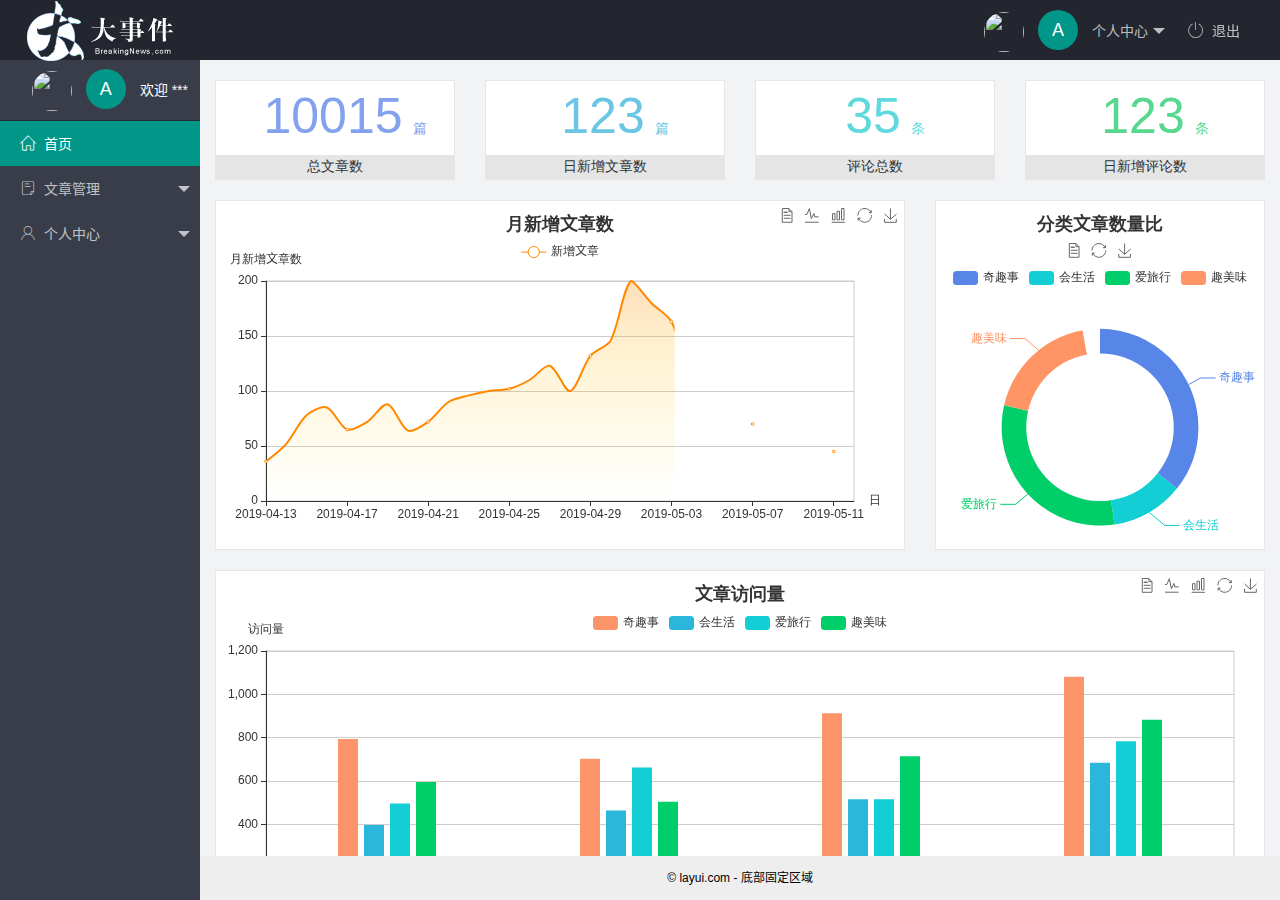
==== commit eed4868e: "首页功能搞定并优化了代码" ====
--- a/index.html
+++ b/index.html
@@ -20,6 +20,7 @@
               <li class="layui-nav-item">
                 <a href="javascript:;">
                   <img src="http://t.cn/RCzsdCq" class="layui-nav-img">
+                  <span class="text-avatar">A</span>
                   个人中心
                 </a>
                 <dl class="layui-nav-child">
@@ -28,7 +29,7 @@
                   <dd><a href="javascript:;">重置密码</a></dd>
                 </dl>
               </li>
-              <li class="layui-nav-item"><a href="">
+              <li class="layui-nav-item" id="btnLogout"><a href="javascript:;">
                 <span class="iconfont icon-tuichu"></span>退出</a>
               </li>
             </ul>
@@ -37,9 +38,14 @@
           <div class="layui-side layui-bg-black">
             <div class="layui-side-scroll">
               <!-- 左侧导航区域（可配合layui已有的垂直导航） -->
+              <div class="userinfo">
+                <img src="http://t.cn/RCzsdCq" class="layui-nav-img" />
+                <span class="text-avatar">A</span>
+                <span id="welcome">欢迎 ***</span>
+            </div>
               <ul class="layui-nav layui-nav-tree" lay-shrink="all">
-                <li class="layui-nav-item">
-                  <a href="/">
+                <li class="layui-nav-item layui-this ">
+                  <a href="/home/dashboard.html" target="fm"   >
                     <span class="iconfont icon-home"></span>首页
                   </a>
                 </li>
@@ -64,9 +70,15 @@
                         <span class="iconfont icon-user"></span>个人中心
                     </a>
                     <dl class="layui-nav-child">
-                        <dd><a href="javascript:;">基本资料</a></dd>
-                        <dd><a href="javascript:;">更换头像</a></dd>
-                        <dd><a href="javascript:;">重置密码</a></dd>
+                        <dd><a href="javascript:;">
+                          <i class="layui-icon layui-icon-app"></i>基本资料</a>
+                        </dd>
+                        <dd><a href="javascript:;">
+                          <i class="layui-icon layui-icon-app"></i>更换头像</a>
+                        </dd>
+                        <dd><a href="javascript:;">
+                          <i class="layui-icon layui-icon-app"></i>重置密码</a>
+                        </dd>
                     </dl>
                 </li>
               </ul>
@@ -75,7 +87,7 @@
           
           <div class="layui-body">
             <!-- 内容主体区域 -->
-            <div style="padding: 15px;">内容主体区域</div>
+            <iframe name="fm" src="/home/dashboard.html" frameborder="0"></iframe>
           </div>
           
           <div class="layui-footer">
@@ -86,7 +98,7 @@
 
         <script src="./assets/lib/layui/layui.all.js"></script>
         <script src="./assets/lib/jquery.js"></script>
-
+        <script src="./assets/js/baseAPI.js"></script>
         <script src="./assets/js/index.js"></script>
 </body>
 </html>--- a/assets/css/index.css
+++ b/assets/css/index.css
@@ -10,4 +10,45 @@
 .layui-icon {
     margin-right: 8px;
     margin-left: 20px;
+}
+
+iframe {
+    width: 100%;
+    height: 100%;
+}
+.layui-body {
+    overflow: hidden;
+}
+
+a {
+    transition: none !important;
+}
+
+.userinfo{
+    height: 60px;
+    line-height: 60px;
+    text-align: center;
+    font-size: 14px;
+    user-select:none
+}
+
+.layui-side-scroll .userinfo {
+    border-bottom: 1px solid #282b33;
+}
+.layui-nav-img {
+    width: 40px;
+    height: 40px;
+}
+
+.text-avatar {
+    display: inline-block;
+    width: 40px;
+    height: 40px;
+    background-color: #009688;
+    border-radius: 50%;
+    line-height: 40px;
+    text-align: center;
+    font-size: 18px;
+    color: #fff;
+    margin-right: 10px;
 }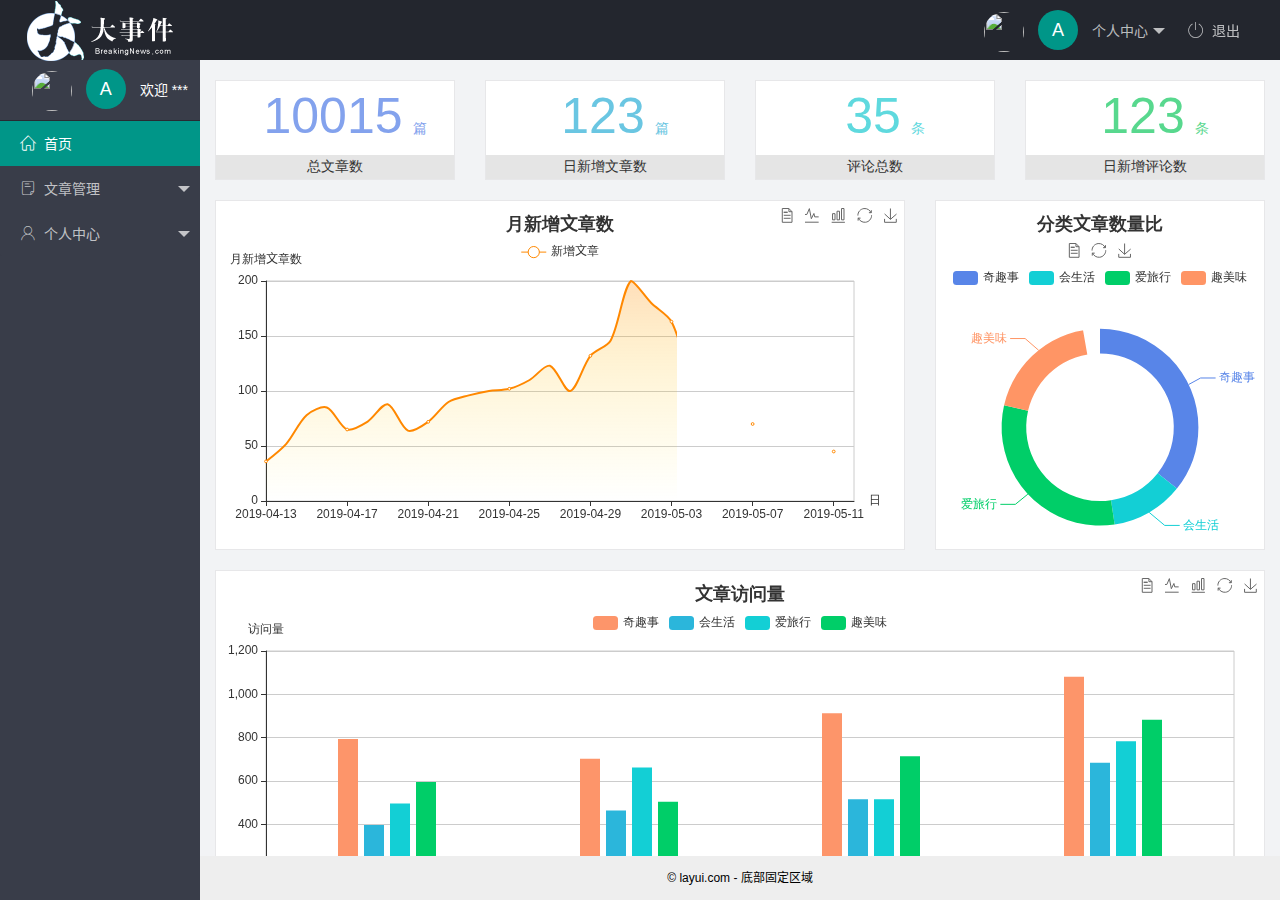
==== commit d1224f66: "用户信息和更改密码完成" ====
--- a/index.html
+++ b/index.html
@@ -70,13 +70,13 @@
                         <span class="iconfont icon-user"></span>个人中心
                     </a>
                     <dl class="layui-nav-child">
-                        <dd><a href="javascript:;">
+                        <dd><a href="/user/user_info.html" target="fm">
                           <i class="layui-icon layui-icon-app"></i>基本资料</a>
                         </dd>
-                        <dd><a href="javascript:;">
+                        <dd><a href="javascript:;" target="fm">
                           <i class="layui-icon layui-icon-app"></i>更换头像</a>
                         </dd>
-                        <dd><a href="javascript:;">
+                        <dd><a href="/user/user_pwd.html" target="fm">
                           <i class="layui-icon layui-icon-app"></i>重置密码</a>
                         </dd>
                     </dl>
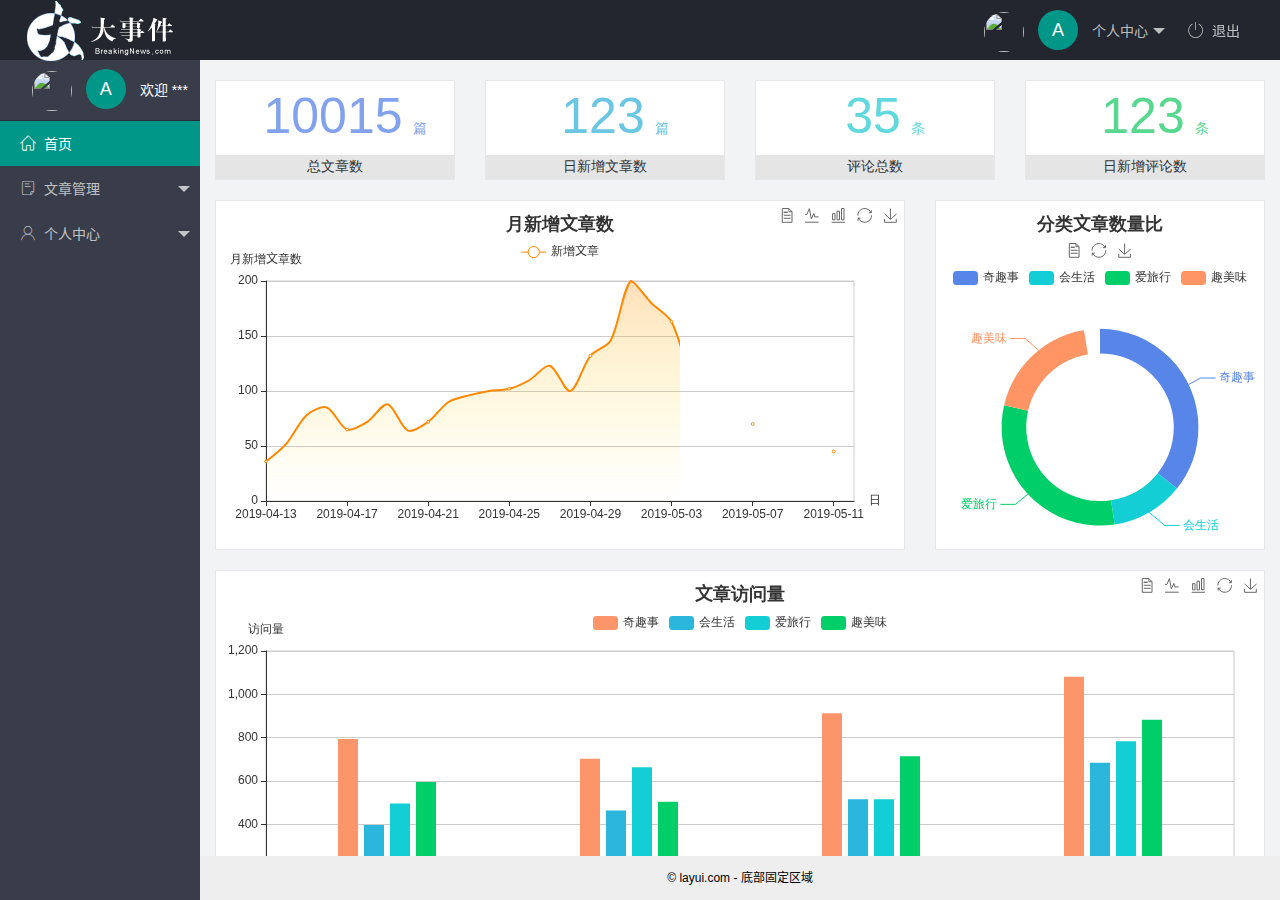
==== commit 48082d1f: "用户页面功能开发完成" ====
--- a/index.html
+++ b/index.html
@@ -24,9 +24,9 @@
                   个人中心
                 </a>
                 <dl class="layui-nav-child">
-                  <dd><a href="javascript:;">基本资料</a></dd>
-                  <dd><a href="javascript:;">更换头像</a></dd>
-                  <dd><a href="javascript:;">重置密码</a></dd>
+                  <dd><a href="/user/user_info.html">基本资料</a></dd>
+                  <dd><a href="/user/user_avatar.html">更换头像</a></dd>
+                  <dd><a href="/user/user_pwd.html">重置密码</a></dd>
                 </dl>
               </li>
               <li class="layui-nav-item" id="btnLogout"><a href="javascript:;">
@@ -73,7 +73,7 @@
                         <dd><a href="/user/user_info.html" target="fm">
                           <i class="layui-icon layui-icon-app"></i>基本资料</a>
                         </dd>
-                        <dd><a href="javascript:;" target="fm">
+                        <dd><a href="/user/user_avatar.html" target="fm">
                           <i class="layui-icon layui-icon-app"></i>更换头像</a>
                         </dd>
                         <dd><a href="/user/user_pwd.html" target="fm">
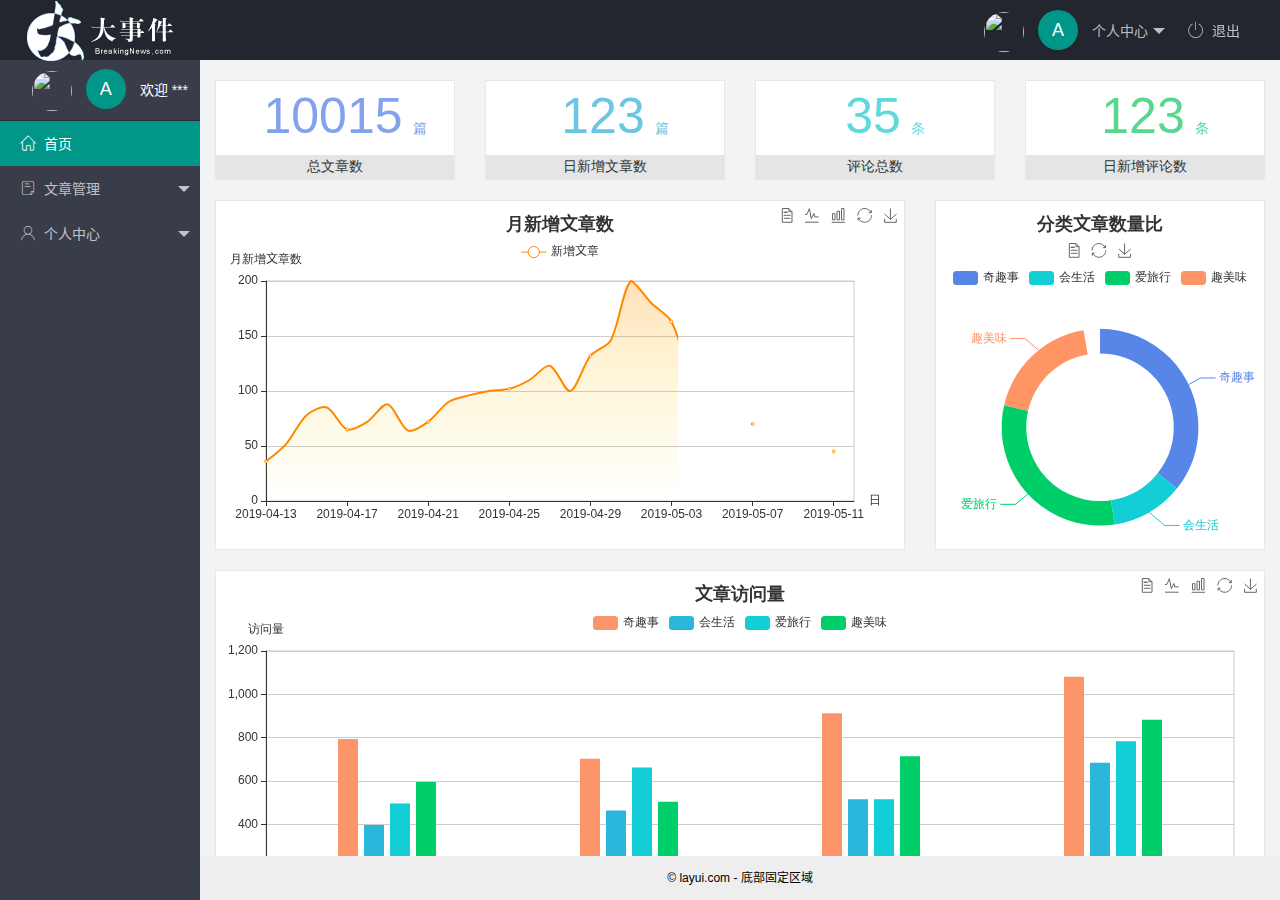
==== commit 58e2551a: "文章类别完成" ====
--- a/index.html
+++ b/index.html
@@ -54,7 +54,7 @@
                     <span class="iconfont icon-16"></span>文章管理
                   </a>
                   <dl class="layui-nav-child">
-                    <dd><a href="javascript:;">
+                    <dd><a href="/article/art_cate.html" target="fm">
                         <i class="layui-icon layui-icon-app"></i>文章类别</a>
                     </dd>
                     <dd><a href="javascript:;">
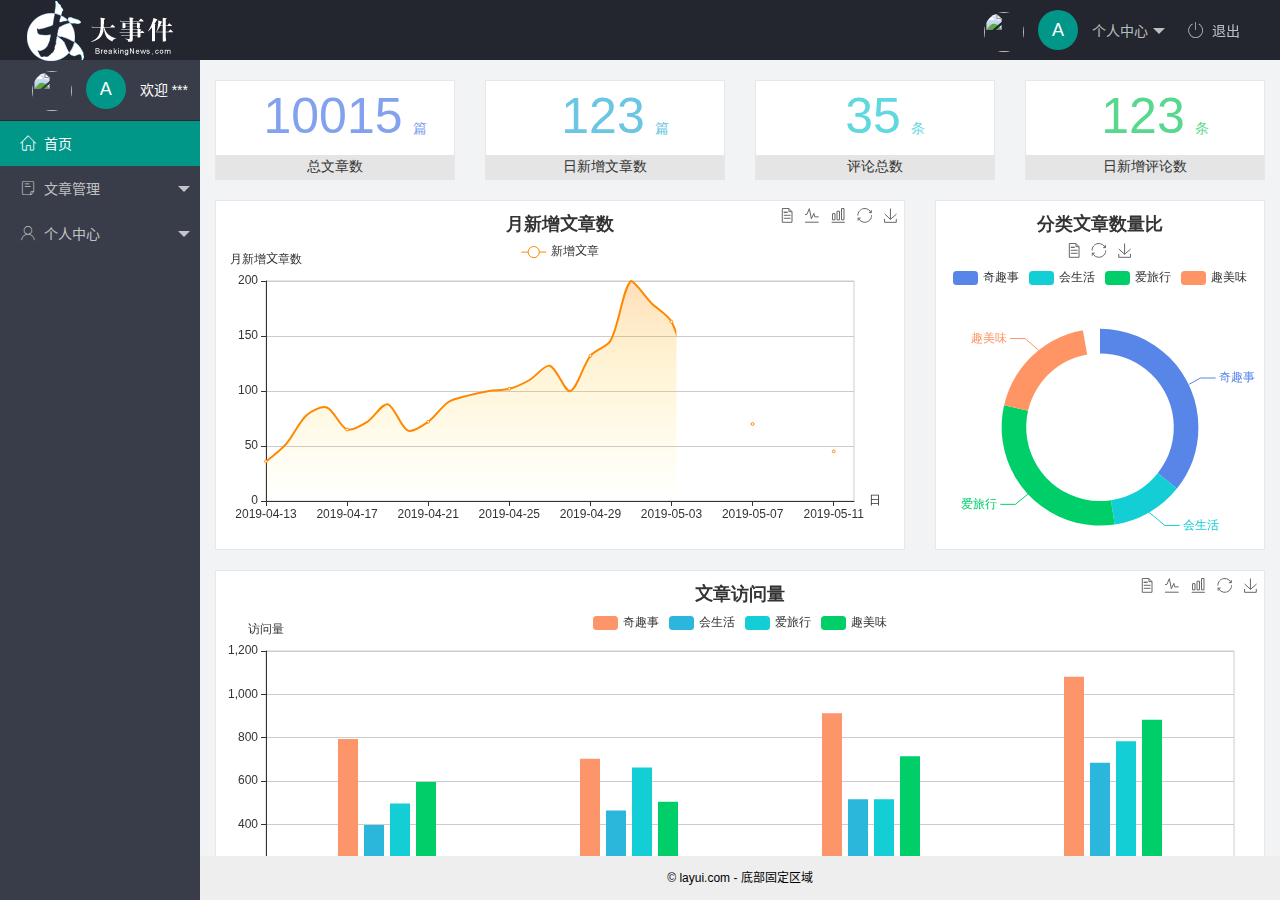
==== commit 59632f5b: "文章列表的功能搞定" ====
--- a/index.html
+++ b/index.html
@@ -57,7 +57,7 @@
                     <dd><a href="/article/art_cate.html" target="fm">
                         <i class="layui-icon layui-icon-app"></i>文章类别</a>
                     </dd>
-                    <dd><a href="javascript:;">
+                    <dd><a href="/article/art_list.html" target="fm">
                         <i class="layui-icon layui-icon-app"></i>文章列表</a>
                     </dd>
                     <dd><a href="javascript:;">
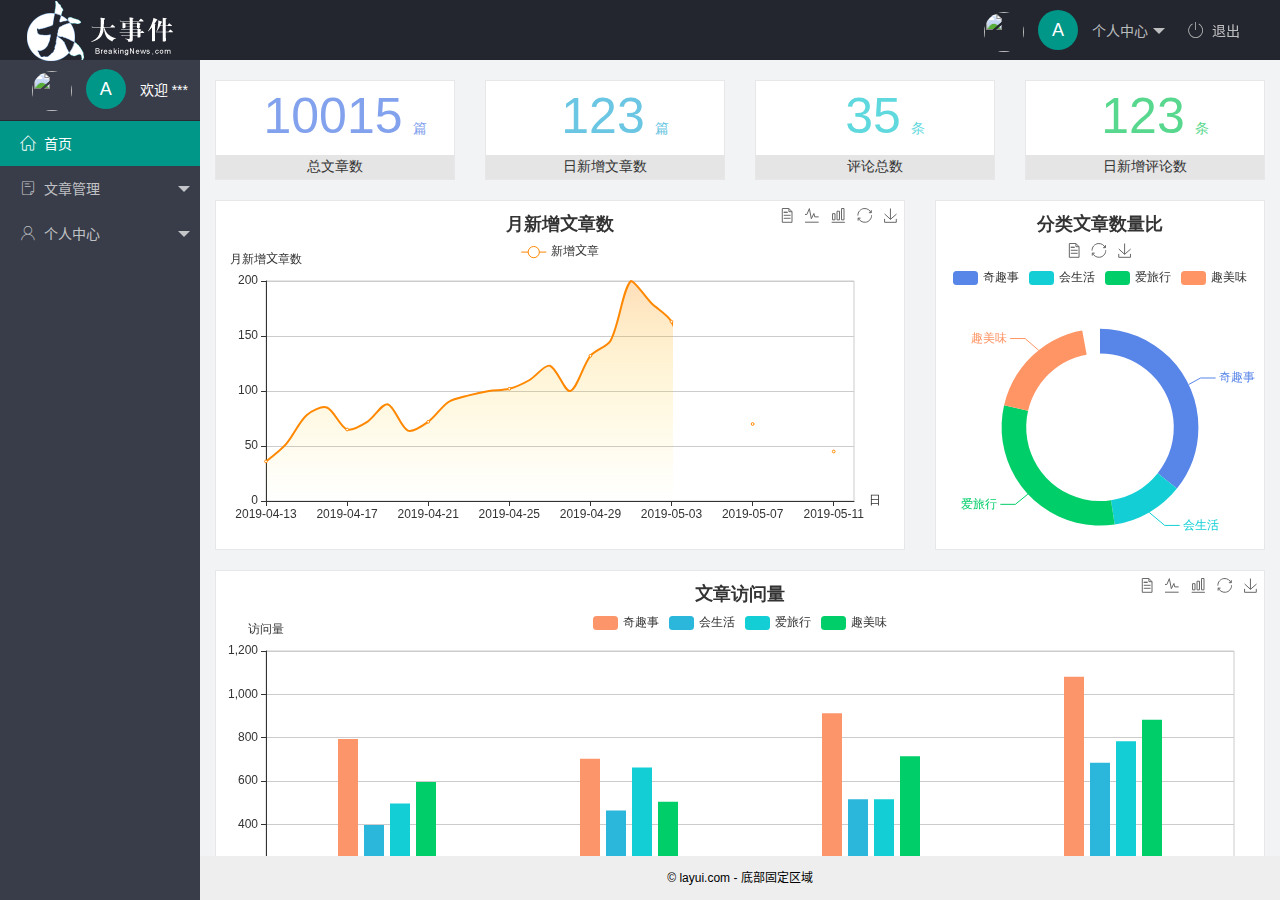
==== commit cc6dc3bc: "完成文章管理功能的开发" ====
--- a/index.html
+++ b/index.html
@@ -60,7 +60,7 @@
                     <dd><a href="/article/art_list.html" target="fm">
                         <i class="layui-icon layui-icon-app"></i>文章列表</a>
                     </dd>
-                    <dd><a href="javascript:;">
+                    <dd><a href="/article/art_pub.html" target="fm">
                         <i class="layui-icon layui-icon-app"></i>发布文章</a>
                     </dd>
                   </dl>
